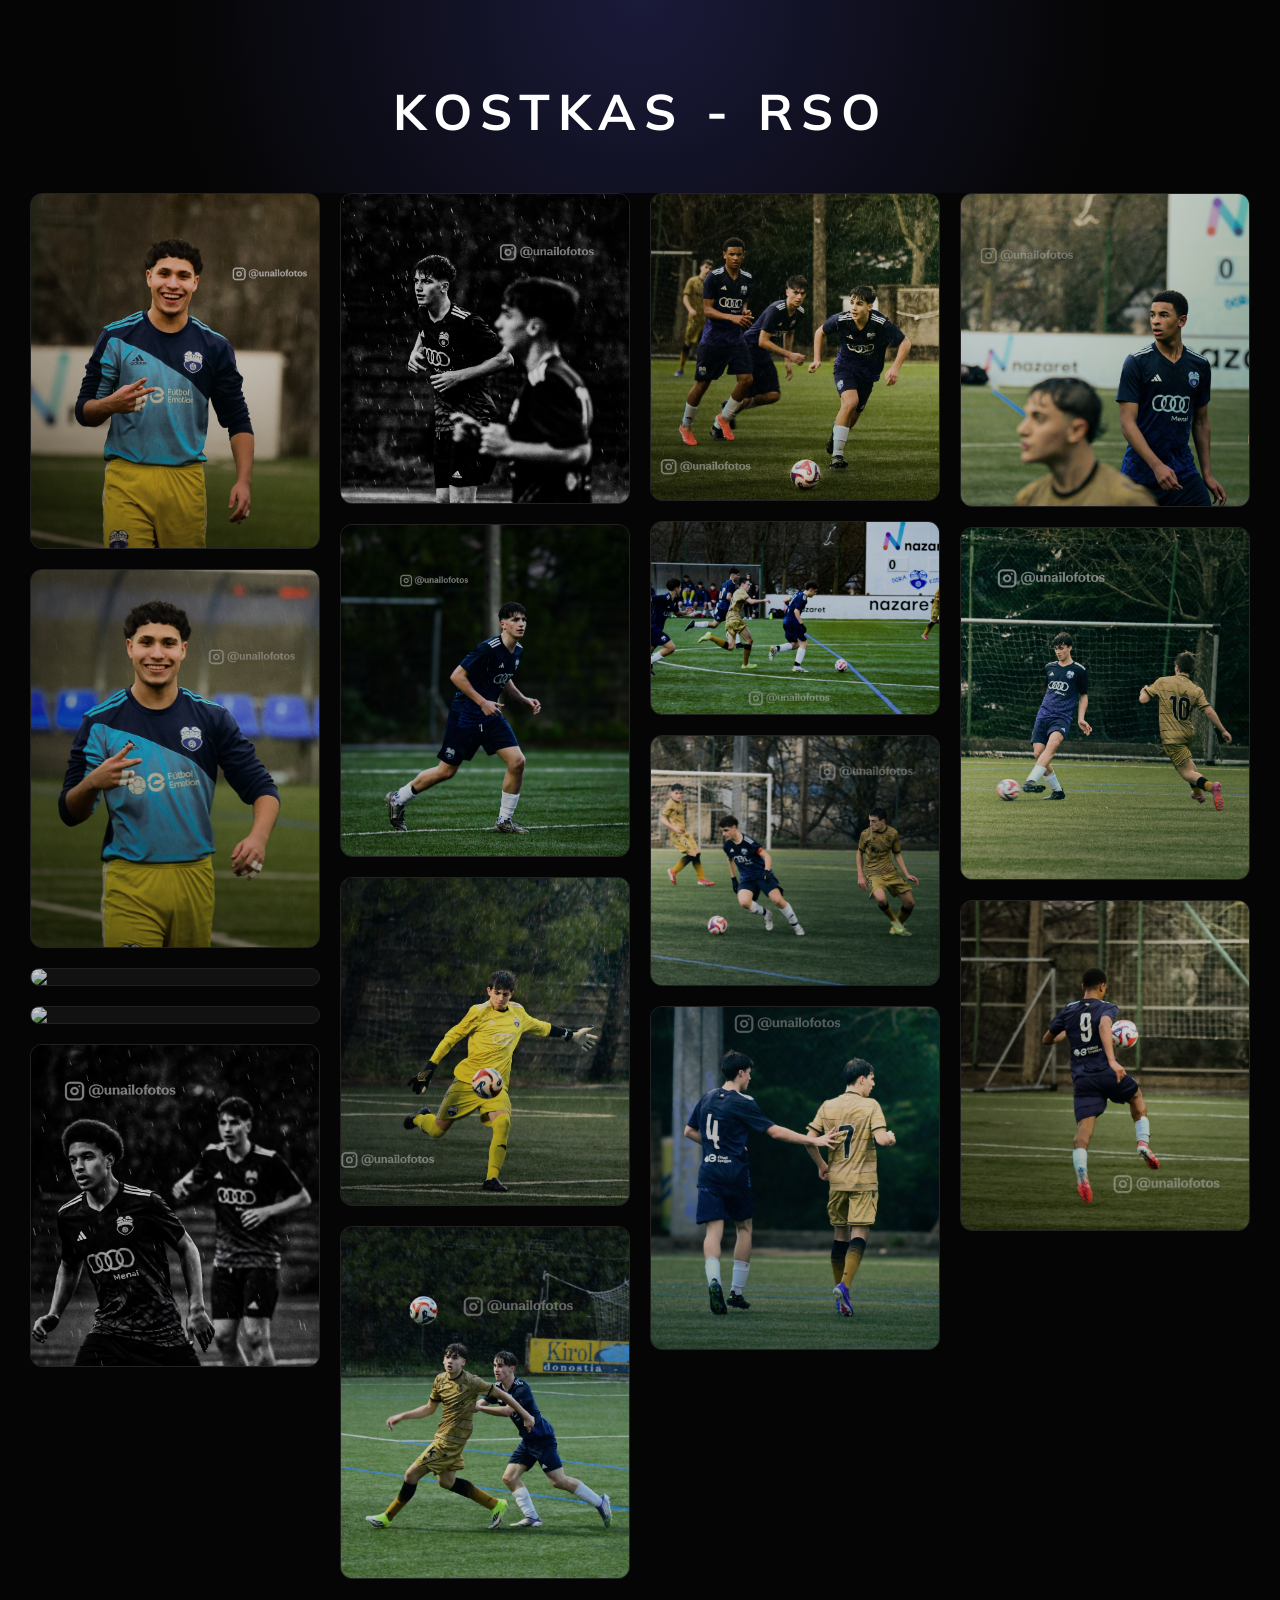
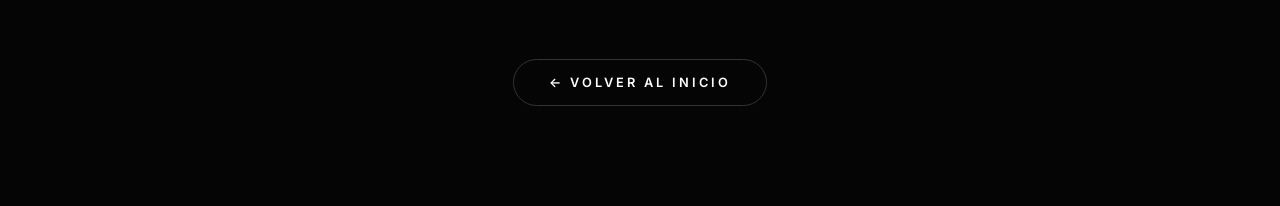
==== albums/kostkas-rso/index.html @ 70040f49 "Update index.html" ====
<!DOCTYPE html>
<html lang="es">
<head>
<meta charset="UTF-8">
<meta name="viewport" content="width=device-width, initial-scale=1.0">
<title>KOSTKAS - RSO | UNAILOFOTOS</title>

<link href="https://fonts.googleapis.com/css2?family=Mulish:wght@800&family=Inter:wght@300;400;600&display=swap" rel="stylesheet">
<link href="https://cdn.jsdelivr.net/npm/lightgallery@2.7.1/css/lightgallery-bundle.min.css" rel="stylesheet">

<style>
    :root {
        --bg-color: #050505;
        --accent-blue: #007bff;
        --text-color: #ffffff;
        --secondary-text: #888888;
    }

    body {
        font-family: 'Inter', sans-serif;
        margin: 0;
        background: var(--bg-color);
        color: var(--text-color);
    }

    header {
        text-align: center;
        padding: 80px 20px 50px;
        background: radial-gradient(circle at top, #1a1a3a 0%, var(--bg-color) 70%);
    }

    header h1 {
        font-family: 'Mulish', sans-serif;
        font-size: clamp(30px, 6vw, 50px);
        margin: 0;
        text-transform: uppercase;
        letter-spacing: 8px;
        color: var(--text-color);
    }

    .gallery {
        column-gap: 20px;
        padding: 0 30px;
        max-width: 1400px;
        margin: auto;
    }

    @media (min-width: 1024px) { .gallery { column-count: 4; } }
    @media (max-width: 1023px) and (min-width: 768px) { .gallery { column-count: 3; } }
    @media (max-width: 767px) { .gallery { column-count: 2; } }

    .gallery a {
        display: block;
        margin-bottom: 20px;
        overflow: hidden;
        border-radius: 12px;
        background: #111;
        border: 1px solid #222;
        transition: 0.4s cubic-bezier(0.175, 0.885, 0.32, 1.275);
    }

    .gallery img {
        width: 100%;
        display: block;
        transition: 0.5s;
        filter: brightness(0.8) grayscale(20%);
    }

    .gallery a:hover {
        transform: translateY(-8px);
        border-color: var(--accent-blue);
        box-shadow: 0 10px 30px rgba(0, 123, 255, 0.2);
    }

    .gallery a:hover img {
        filter: brightness(1.1) grayscale(0%);
        transform: scale(1.03);
    }

    .back-container {
        text-align: center;
        margin: 80px 0 100px;
    }

    .back-link {
        text-decoration: none;
        color: var(--text-color);
        font-weight: 600;
        font-size: 0.8rem;
        letter-spacing: 3px;
        padding: 15px 35px;
        border: 1px solid #333;
        border-radius: 50px;
        transition: 0.3s;
        display: inline-block;
        text-transform: uppercase;
    }

    .back-link:hover {
        background: var(--accent-blue);
        border-color: var(--accent-blue);
        box-shadow: 0 5px 15px rgba(0, 123, 255, 0.4);
    }
</style>
</head>
<body>

<header>
    <h1>KOSTKAS - RSO</h1>
</header>

<div id="lightgallery" class="gallery">
    <a href="DSC_8105.jpg"><img src="DSC_8105.jpg"></a>
    <a href="DSC_8107.jpg"><img src="DSC_8107.jpg"></a>
    <a href="DSC_8116.JPG"><img src="DSC_8116.JPG"></a>
    <a href="DSC_8119.jpg"><img src="DSC_8119.jpg"></a>
    <a href="DSC_8131.jpg"><img src="DSC_8131.jpg"></a>
    <a href="DSC_8132.jpg"><img src="DSC_8132.jpg"></a>
    <a href="DSC_8134.jpg"><img src="DSC_8134.jpg"></a>
    <a href="DSC_8158.jpg"><img src="DSC_8158.jpg"></a>
    <a href="DSC_8161.jpg"><img src="DSC_8161.jpg"></a>
    <a href="DSC_8176.jpg"><img src="DSC_8176.jpg"></a>
    <a href="DSC_8178.jpg"><img src="DSC_8178.jpg"></a>
    <a href="DSC_8182.jpg"><img src="DSC_8182.jpg"></a>
    <a href="DSC_8199.jpg"><img src="DSC_8199.jpg"></a>
    <a href="DSC_8201.jpg"><img src="DSC_8201.jpg"></a>
    <a href="DSC_8210.jpg"><img src="DSC_8210.jpg"></a>
    <a href="DSC_8225.jpg"><img src="DSC_8225.jpg"></a>
</div>

<div class="back-container">
    <a href="../../index.html" class="back-link">← VOLVER AL INICIO</a>
</div>

<script src="https://cdn.jsdelivr.net/npm/lightgallery@2.7.1/lightgallery.min.js"></script>
<script>
    lightGallery(document.getElementById('lightgallery'), {
        download: false,
        speed: 500,
        mode: 'lg-fade'
    });
</script>
</body>
</html>
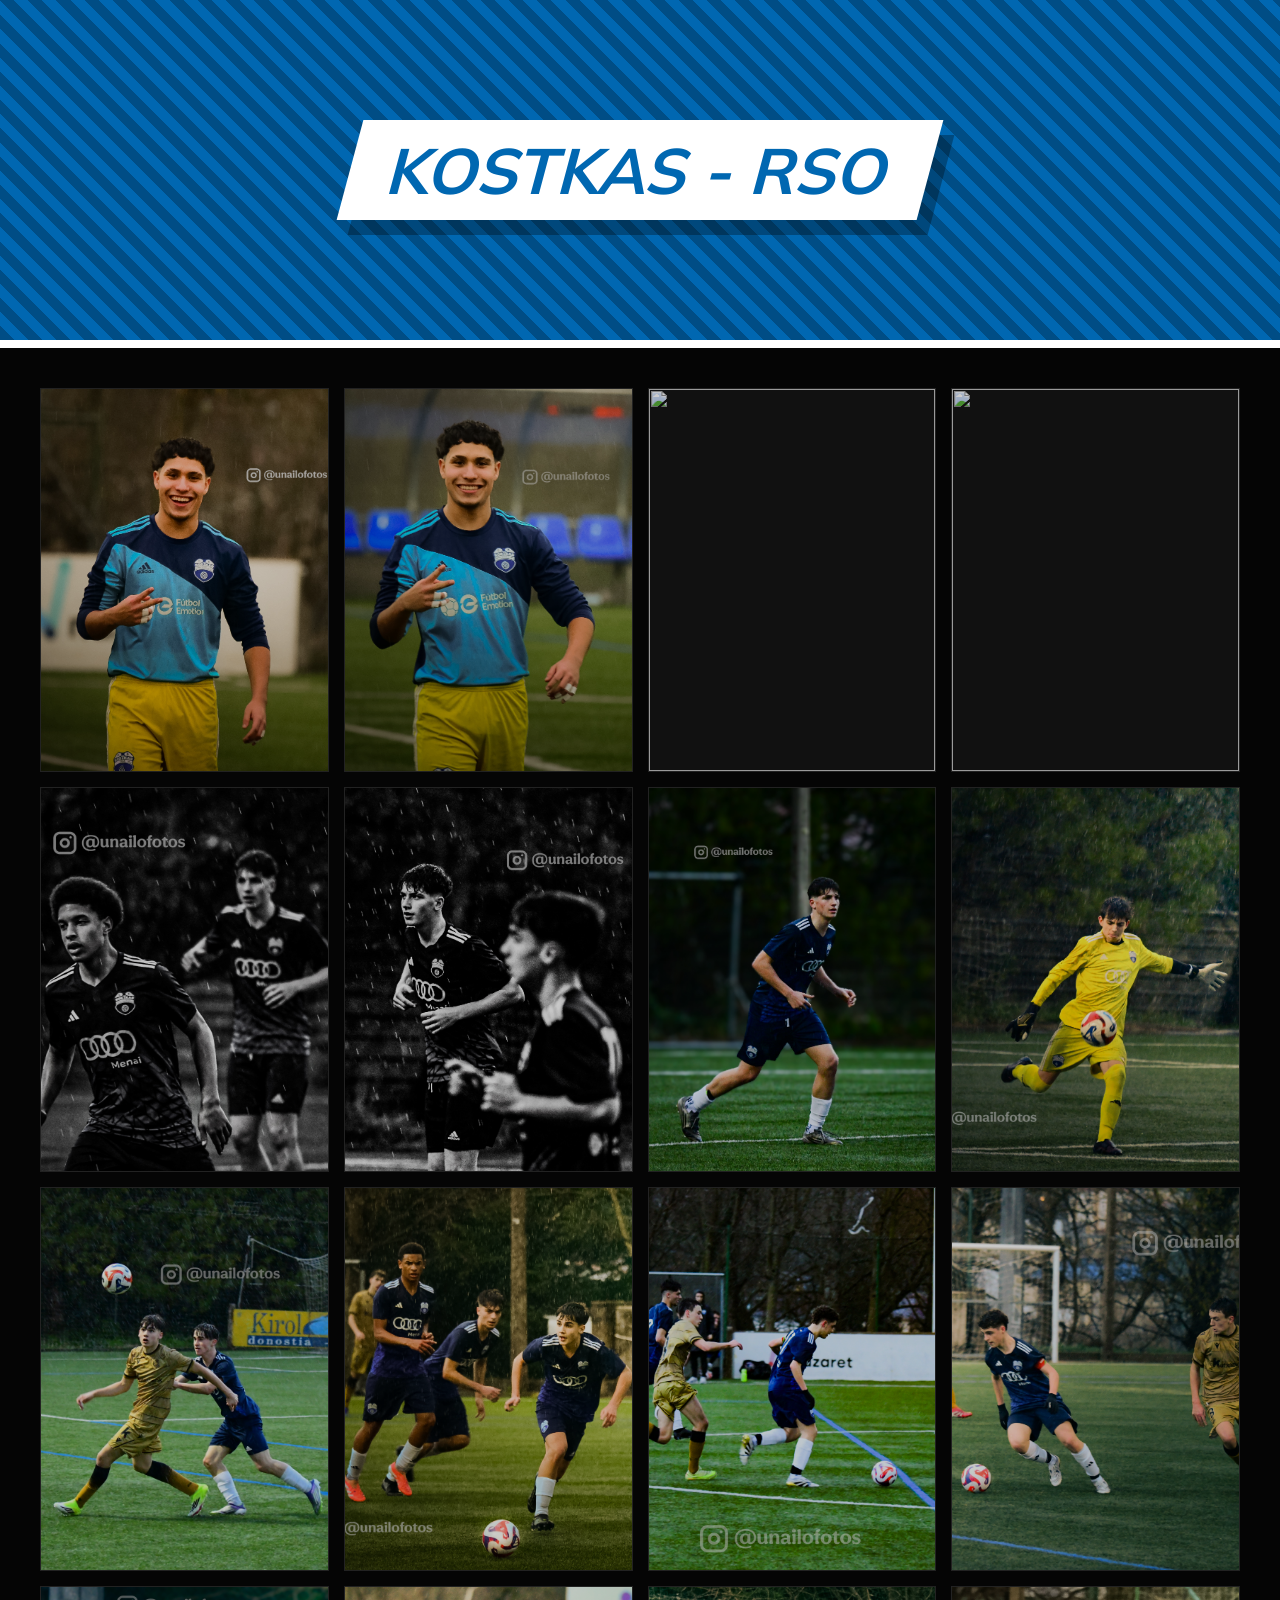
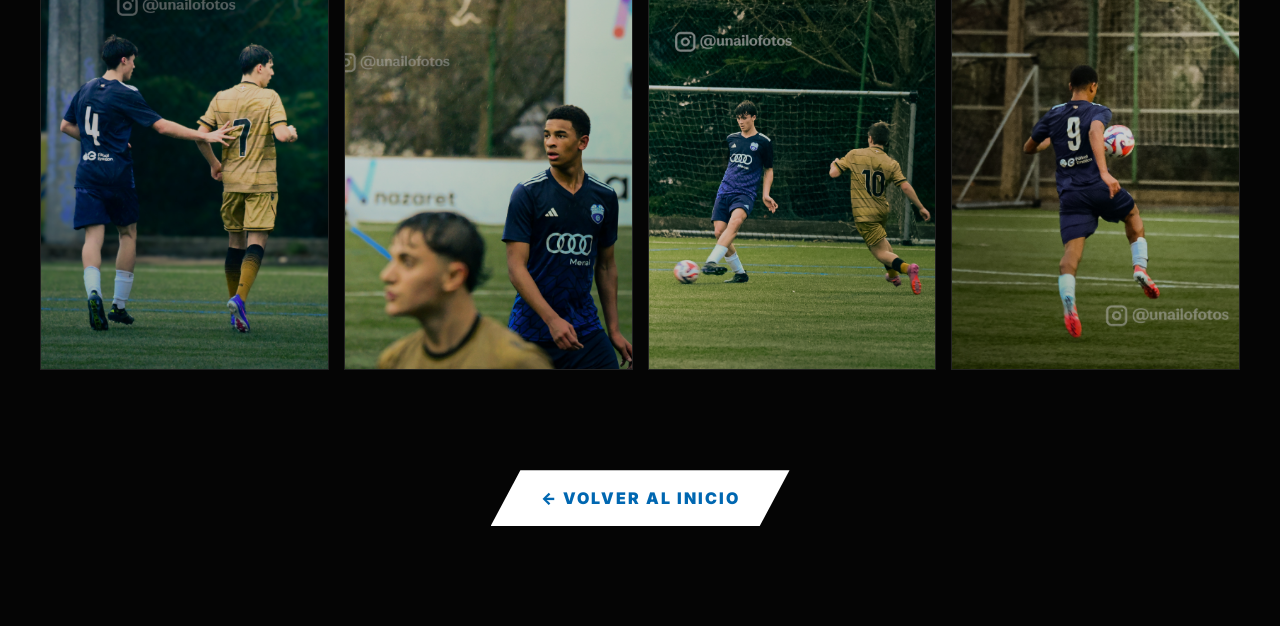
==== commit 6bfed870: "Update index.html" ====
--- a/albums/kostkas-rso/index.html
+++ b/albums/kostkas-rso/index.html
@@ -4,110 +4,89 @@
 <meta charset="UTF-8">
 <meta name="viewport" content="width=device-width, initial-scale=1.0">
 <title>KOSTKAS - RSO | UNAILOFOTOS</title>
-
-<link href="https://fonts.googleapis.com/css2?family=Mulish:wght@800&family=Inter:wght@300;400;600&display=swap" rel="stylesheet">
+<link href="https://fonts.googleapis.com/css2?family=Mulish:wght@900&family=Inter:wght@400;700&display=swap" rel="stylesheet">
 <link href="https://cdn.jsdelivr.net/npm/lightgallery@2.7.1/css/lightgallery-bundle.min.css" rel="stylesheet">
-
 <style>
-    :root {
-        --bg-color: #050505;
-        --accent-blue: #007bff;
-        --text-color: #ffffff;
-        --secondary-text: #888888;
+    :root { --rso-blue: #0067b1; --dark: #050505; }
+    body { background: var(--dark); color: white; font-family: 'Inter', sans-serif; margin: 0; overflow-x: hidden; }
+    
+    .header-album {
+        padding: 120px 20px;
+        text-align: center;
+        background: repeating-linear-gradient(45deg, #004d85, #004d85 10px, var(--rso-blue) 10px, var(--rso-blue) 20px);
+        border-bottom: 8px solid white;
+        position: relative;
     }
 
-    body {
-        font-family: 'Inter', sans-serif;
+    .header-album h1 {
+        font-family: 'Mulish';
+        font-size: clamp(2rem, 8vw, 4rem);
+        text-transform: uppercase;
         margin: 0;
-        background: var(--bg-color);
-        color: var(--text-color);
-    }
-
-    header {
-        text-align: center;
-        padding: 80px 20px 50px;
-        background: radial-gradient(circle at top, #1a1a3a 0%, var(--bg-color) 70%);
-    }
-
-    header h1 {
-        font-family: 'Mulish', sans-serif;
-        font-size: clamp(30px, 6vw, 50px);
-        margin: 0;
-        text-transform: uppercase;
-        letter-spacing: 8px;
-        color: var(--text-color);
+        background: white;
+        color: var(--rso-blue);
+        display: inline-block;
+        padding: 10px 40px;
+        transform: skewX(-15deg);
+        box-shadow: 15px 15px 0px rgba(0,0,0,0.3);
     }
 
     .gallery {
-        column-gap: 20px;
-        padding: 0 30px;
+        display: grid;
+        grid-template-columns: repeat(auto-fill, minmax(280px, 1fr));
+        gap: 15px;
+        padding: 40px;
         max-width: 1400px;
         margin: auto;
     }
 
-    @media (min-width: 1024px) { .gallery { column-count: 4; } }
-    @media (max-width: 1023px) and (min-width: 768px) { .gallery { column-count: 3; } }
-    @media (max-width: 767px) { .gallery { column-count: 2; } }
-
     .gallery a {
-        display: block;
-        margin-bottom: 20px;
         overflow: hidden;
-        border-radius: 12px;
+        border: 1px solid #222;
+        aspect-ratio: 3/4;
         background: #111;
-        border: 1px solid #222;
-        transition: 0.4s cubic-bezier(0.175, 0.885, 0.32, 1.275);
+        transition: 0.4s cubic-bezier(0.165, 0.84, 0.44, 1);
     }
 
-    .gallery img {
-        width: 100%;
-        display: block;
-        transition: 0.5s;
-        filter: brightness(0.8) grayscale(20%);
+    .gallery a img {
+        width: 100%; height: 100%; object-fit: cover;
+        transition: 0.6s;
+        filter: brightness(0.8);
     }
 
     .gallery a:hover {
-        transform: translateY(-8px);
-        border-color: var(--accent-blue);
-        box-shadow: 0 10px 30px rgba(0, 123, 255, 0.2);
+        transform: scale(0.98);
+        border-color: var(--rso-blue);
     }
 
     .gallery a:hover img {
-        filter: brightness(1.1) grayscale(0%);
-        transform: scale(1.03);
+        filter: brightness(1.1);
+        transform: scale(1.05);
     }
 
-    .back-container {
-        text-align: center;
-        margin: 80px 0 100px;
+    .btn-back {
+        display: block;
+        width: fit-content;
+        margin: 60px auto 100px;
+        padding: 18px 50px;
+        background: white;
+        color: var(--rso-blue);
+        text-decoration: none;
+        font-weight: 900;
+        text-transform: uppercase;
+        letter-spacing: 2px;
+        clip-path: polygon(10% 0, 100% 0, 90% 100%, 0 100%);
+        transition: 0.3s;
     }
 
-    .back-link {
-        text-decoration: none;
-        color: var(--text-color);
-        font-weight: 600;
-        font-size: 0.8rem;
-        letter-spacing: 3px;
-        padding: 15px 35px;
-        border: 1px solid #333;
-        border-radius: 50px;
-        transition: 0.3s;
-        display: inline-block;
-        text-transform: uppercase;
-    }
-
-    .back-link:hover {
-        background: var(--accent-blue);
-        border-color: var(--accent-blue);
-        box-shadow: 0 5px 15px rgba(0, 123, 255, 0.4);
-    }
+    .btn-back:hover { background: var(--rso-blue); color: white; transform: scale(1.1); }
 </style>
 </head>
 <body>
 
-<header>
+<div class="header-album">
     <h1>KOSTKAS - RSO</h1>
-</header>
+</div>
 
 <div id="lightgallery" class="gallery">
     <a href="DSC_8105.jpg"><img src="DSC_8105.jpg"></a>
@@ -128,17 +107,11 @@
     <a href="DSC_8225.jpg"><img src="DSC_8225.jpg"></a>
 </div>
 
-<div class="back-container">
-    <a href="../../index.html" class="back-link">← VOLVER AL INICIO</a>
-</div>
+<a href="../../index.html" class="btn-back">← VOLVER AL INICIO</a>
 
 <script src="https://cdn.jsdelivr.net/npm/lightgallery@2.7.1/lightgallery.min.js"></script>
 <script>
-    lightGallery(document.getElementById('lightgallery'), {
-        download: false,
-        speed: 500,
-        mode: 'lg-fade'
-    });
+    lightGallery(document.getElementById('lightgallery'), { download: false, speed: 500, mode: 'lg-zoom' });
 </script>
 </body>
 </html>
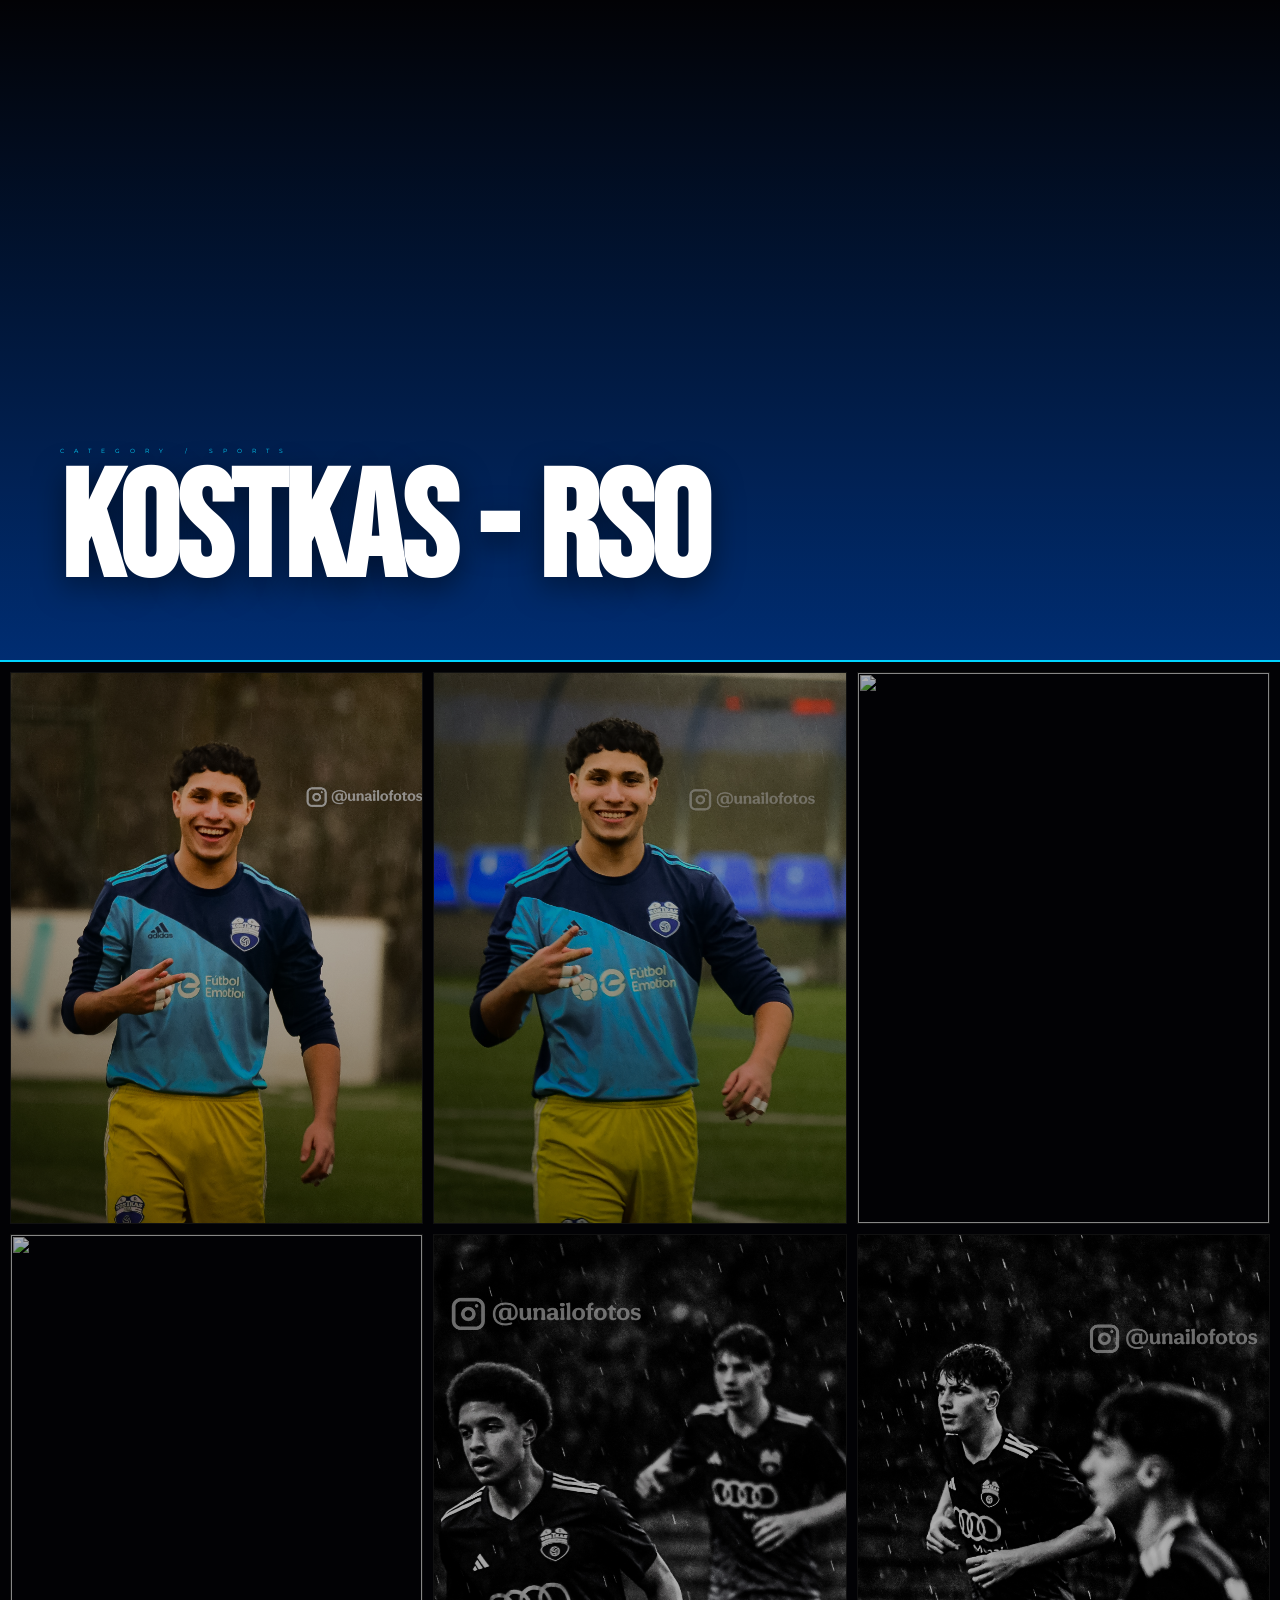
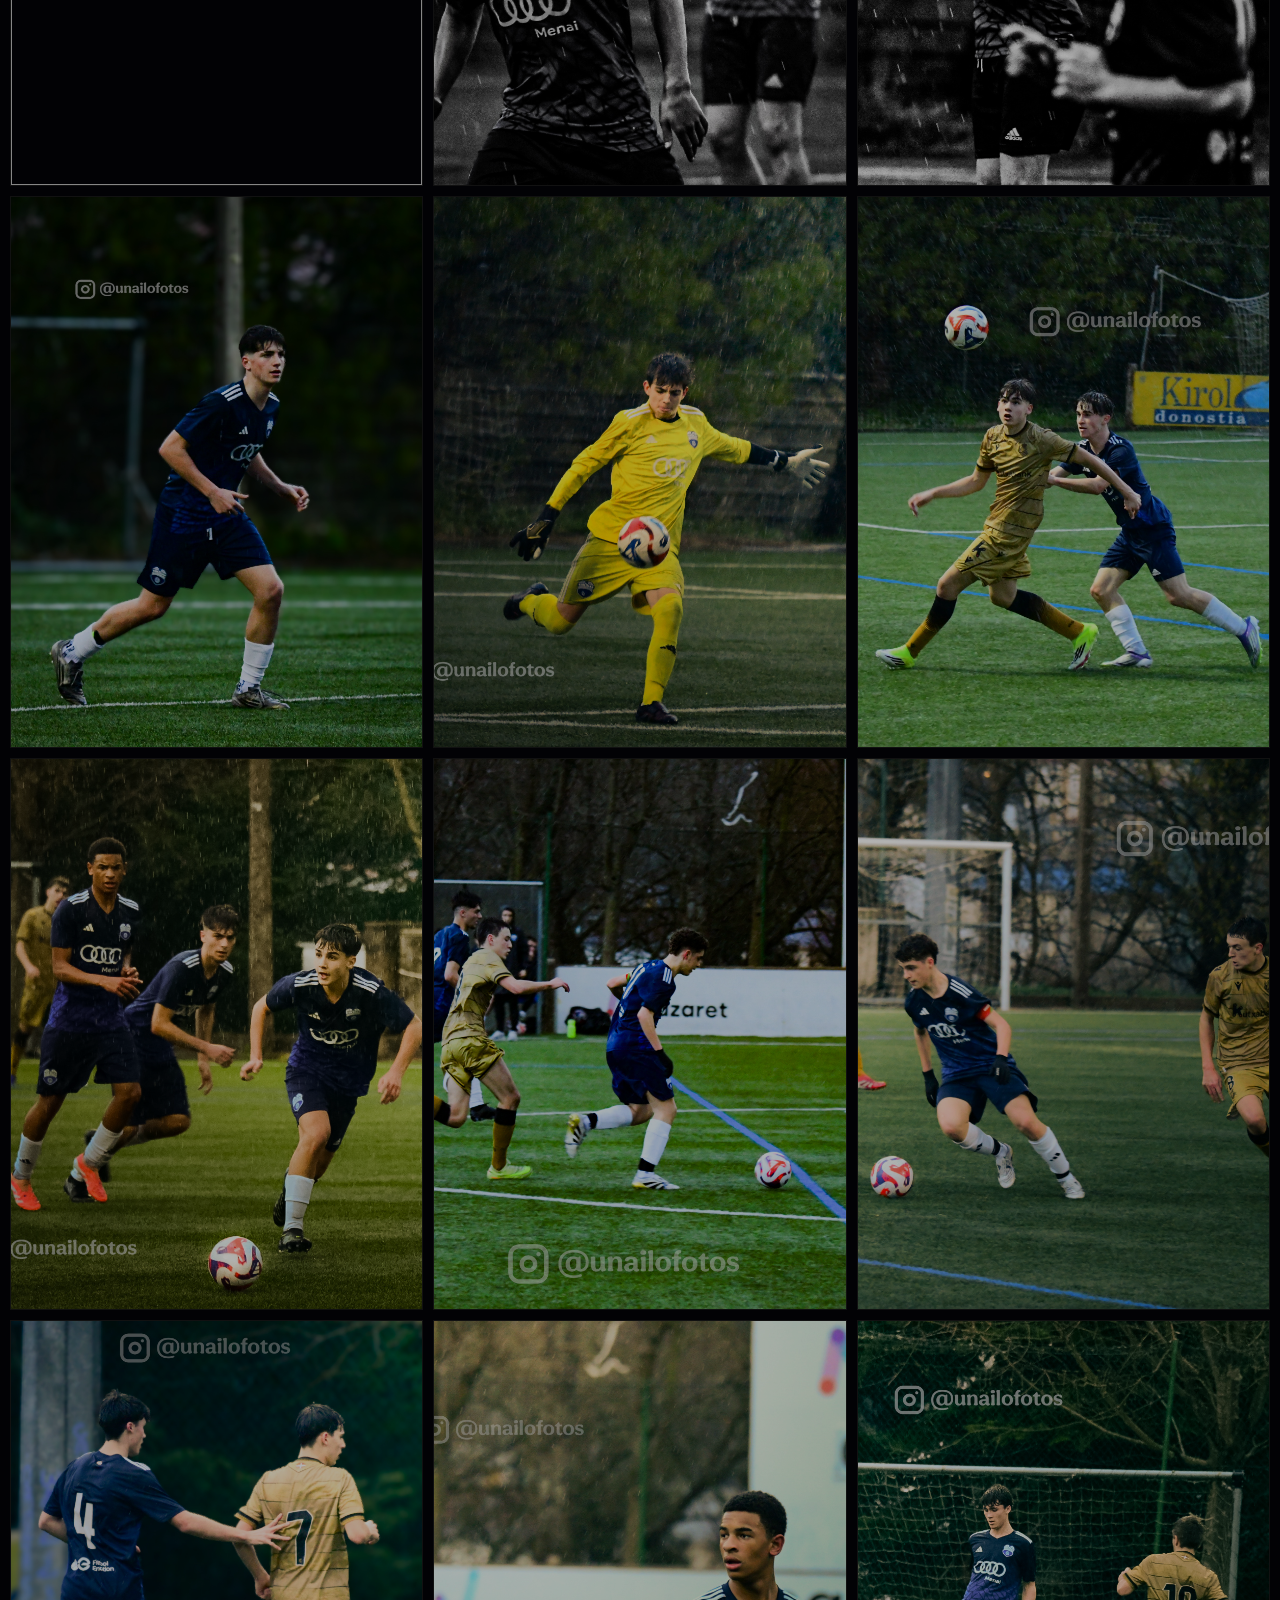
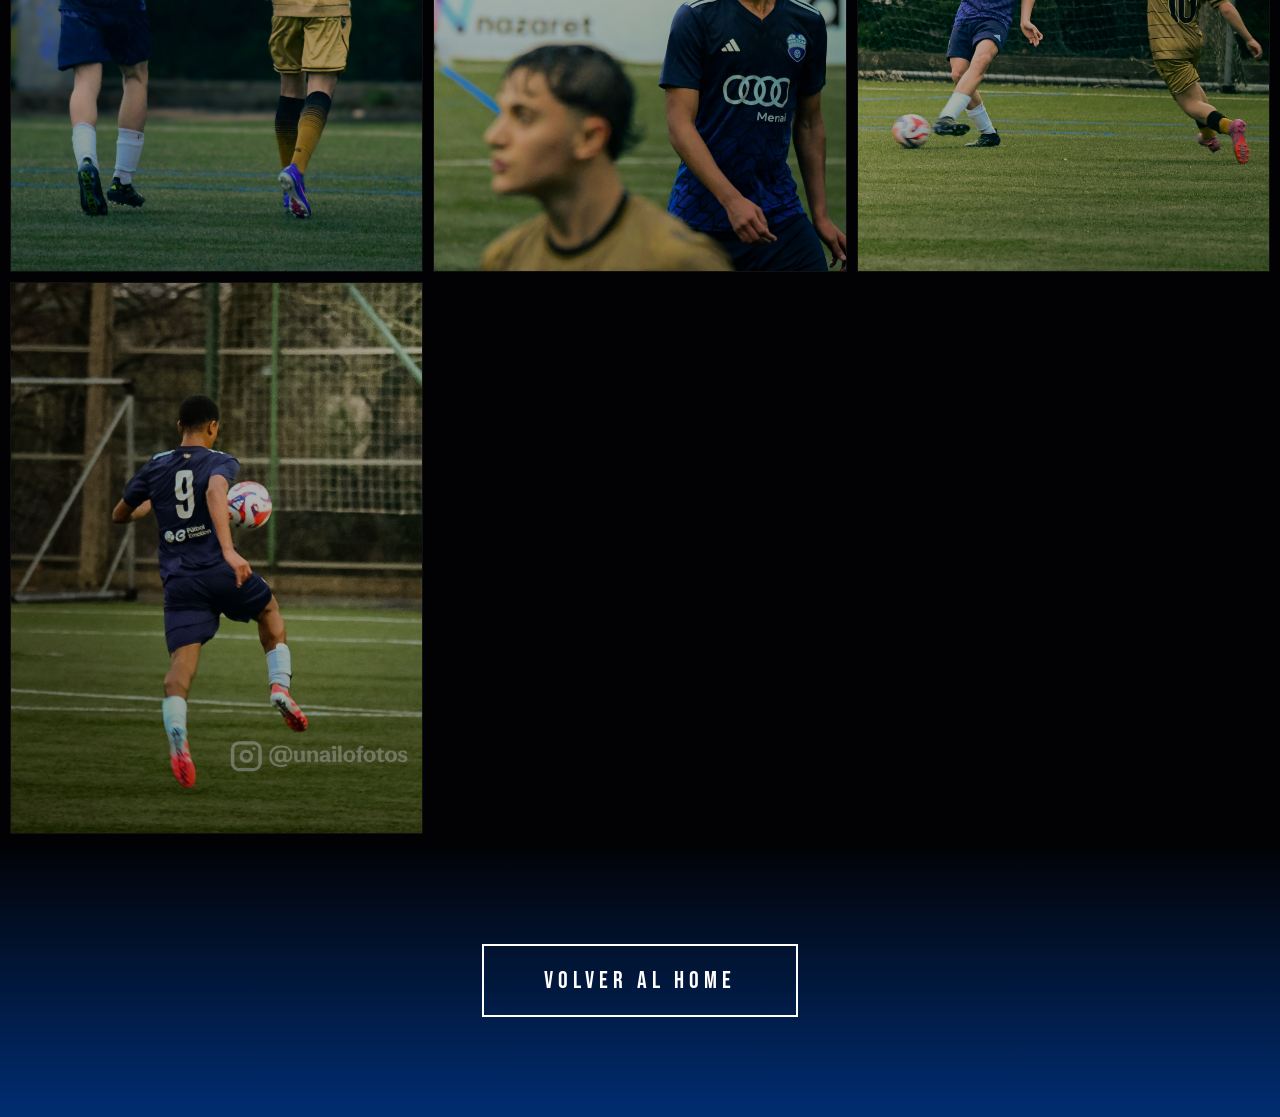
==== commit 93d8dbee: "Update index.html" ====
--- a/albums/kostkas-rso/index.html
+++ b/albums/kostkas-rso/index.html
@@ -4,91 +4,46 @@
 <meta charset="UTF-8">
 <meta name="viewport" content="width=device-width, initial-scale=1.0">
 <title>KOSTKAS - RSO | UNAILOFOTOS</title>
-<link href="https://fonts.googleapis.com/css2?family=Mulish:wght@900&family=Inter:wght@400;700&display=swap" rel="stylesheet">
+<link href="https://fonts.googleapis.com/css2?family=Bebas+Neue&family=Montserrat:wght@300;900&display=swap" rel="stylesheet">
 <link href="https://cdn.jsdelivr.net/npm/lightgallery@2.7.1/css/lightgallery-bundle.min.css" rel="stylesheet">
 <style>
-    :root { --rso-blue: #0067b1; --dark: #050505; }
-    body { background: var(--dark); color: white; font-family: 'Inter', sans-serif; margin: 0; overflow-x: hidden; }
+    body { background: #020205; color: white; font-family: 'Montserrat'; margin: 0; overflow-x: hidden; }
     
-    .header-album {
-        padding: 120px 20px;
-        text-align: center;
-        background: repeating-linear-gradient(45deg, #004d85, #004d85 10px, var(--rso-blue) 10px, var(--rso-blue) 20px);
-        border-bottom: 8px solid white;
+    .title-banner { 
+        height: 60vh; 
+        display: flex; 
+        align-items: flex-end; 
+        padding: 60px; 
+        background: linear-gradient(to bottom, transparent, #002d72); 
         position: relative;
+        border-bottom: 2px solid #00d4ff;
     }
+    .title-banner h1 { font-family: 'Bebas Neue'; font-size: clamp(60px, 12vw, 150px); margin: 0; line-height: 0.9; letter-spacing: -2px; z-index: 5; text-shadow: 0 10px 30px rgba(0,0,0,0.5); }
+    .title-banner span { color: #00d4ff; display: block; font-size: 0.3em; letter-spacing: 10px; margin-bottom: 10px; }
 
-    .header-album h1 {
-        font-family: 'Mulish';
-        font-size: clamp(2rem, 8vw, 4rem);
-        text-transform: uppercase;
-        margin: 0;
-        background: white;
-        color: var(--rso-blue);
-        display: inline-block;
-        padding: 10px 40px;
-        transform: skewX(-15deg);
-        box-shadow: 15px 15px 0px rgba(0,0,0,0.3);
-    }
+    .gallery-cascada { display: grid; grid-template-columns: repeat(auto-fill, minmax(350px, 1fr)); gap: 10px; padding: 10px; }
+    .gallery-cascada a { overflow: hidden; height: 550px; position: relative; border: 1px solid #111; }
+    .gallery-cascada img { width: 100%; height: 100%; object-fit: cover; transition: 1.2s cubic-bezier(0.2, 1, 0.3, 1); filter: brightness(0.7); }
+    
+    .gallery-cascada a:hover img { transform: scale(1.1); filter: brightness(1.1); }
+    .gallery-cascada a::after { content: "ZOOM +"; position: absolute; inset: 0; background: rgba(0, 45, 114, 0.4); display: flex; align-items: center; justify-content: center; font-family: 'Bebas Neue'; font-size: 2.5rem; opacity: 0; transition: 0.4s; z-index: 10; letter-spacing: 5px; }
+    .gallery-cascada a:hover::after { opacity: 1; }
 
-    .gallery {
-        display: grid;
-        grid-template-columns: repeat(auto-fill, minmax(280px, 1fr));
-        gap: 15px;
-        padding: 40px;
-        max-width: 1400px;
-        margin: auto;
-    }
-
-    .gallery a {
-        overflow: hidden;
-        border: 1px solid #222;
-        aspect-ratio: 3/4;
-        background: #111;
-        transition: 0.4s cubic-bezier(0.165, 0.84, 0.44, 1);
-    }
-
-    .gallery a img {
-        width: 100%; height: 100%; object-fit: cover;
-        transition: 0.6s;
-        filter: brightness(0.8);
-    }
-
-    .gallery a:hover {
-        transform: scale(0.98);
-        border-color: var(--rso-blue);
-    }
-
-    .gallery a:hover img {
-        filter: brightness(1.1);
-        transform: scale(1.05);
-    }
-
-    .btn-back {
-        display: block;
-        width: fit-content;
-        margin: 60px auto 100px;
-        padding: 18px 50px;
-        background: white;
-        color: var(--rso-blue);
-        text-decoration: none;
-        font-weight: 900;
-        text-transform: uppercase;
-        letter-spacing: 2px;
-        clip-path: polygon(10% 0, 100% 0, 90% 100%, 0 100%);
-        transition: 0.3s;
-    }
-
-    .btn-back:hover { background: var(--rso-blue); color: white; transform: scale(1.1); }
+    .footer-nav { text-align: center; padding: 100px 20px; background: linear-gradient(to top, #002d72, transparent); }
+    .btn-exit { display: inline-block; padding: 20px 60px; background: transparent; border: 2px solid #ffffff; color: #ffffff; text-decoration: none; font-family: 'Bebas Neue'; font-size: 1.5rem; letter-spacing: 5px; transition: 0.4s; position: relative; }
+    .btn-exit:hover { background: #ffffff; color: #002d72; box-shadow: 0 0 40px rgba(255,255,255,0.2); transform: translateY(-5px); }
 </style>
 </head>
 <body>
 
-<div class="header-album">
-    <h1>KOSTKAS - RSO</h1>
+<div class="title-banner">
+    <div>
+        <span>CATEGORY / SPORTS</span>
+        <h1>KOSTKAS - RSO</h1>
+    </div>
 </div>
 
-<div id="lightgallery" class="gallery">
+<div id="lightgallery" class="gallery-cascada">
     <a href="DSC_8105.jpg"><img src="DSC_8105.jpg"></a>
     <a href="DSC_8107.jpg"><img src="DSC_8107.jpg"></a>
     <a href="DSC_8116.JPG"><img src="DSC_8116.JPG"></a>
@@ -107,11 +62,13 @@
     <a href="DSC_8225.jpg"><img src="DSC_8225.jpg"></a>
 </div>
 
-<a href="../../index.html" class="btn-back">← VOLVER AL INICIO</a>
+<div class="footer-nav">
+    <a href="../../index.html" class="btn-exit">VOLVER AL HOME</a>
+</div>
 
 <script src="https://cdn.jsdelivr.net/npm/lightgallery@2.7.1/lightgallery.min.js"></script>
 <script>
-    lightGallery(document.getElementById('lightgallery'), { download: false, speed: 500, mode: 'lg-zoom' });
+    lightGallery(document.getElementById('lightgallery'), { download: false, speed: 600, mode: 'lg-fade' });
 </script>
 </body>
 </html>
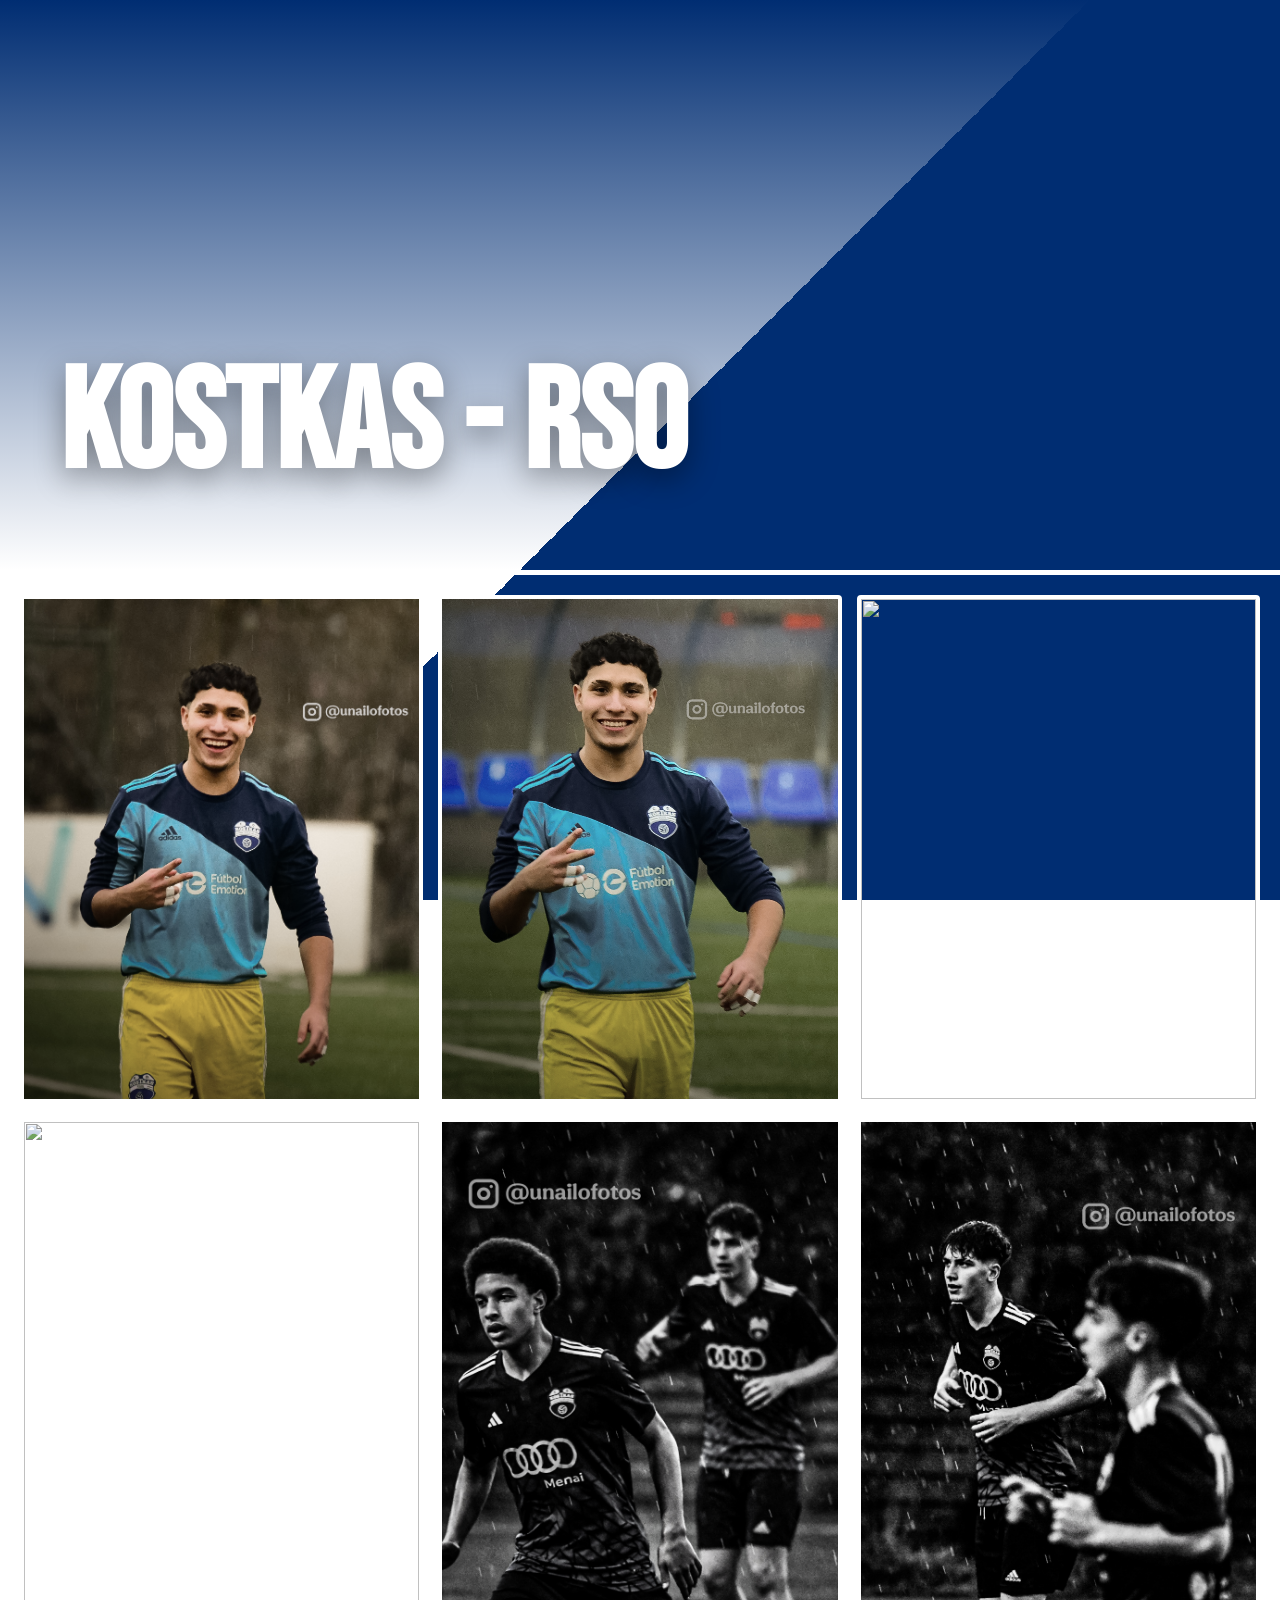
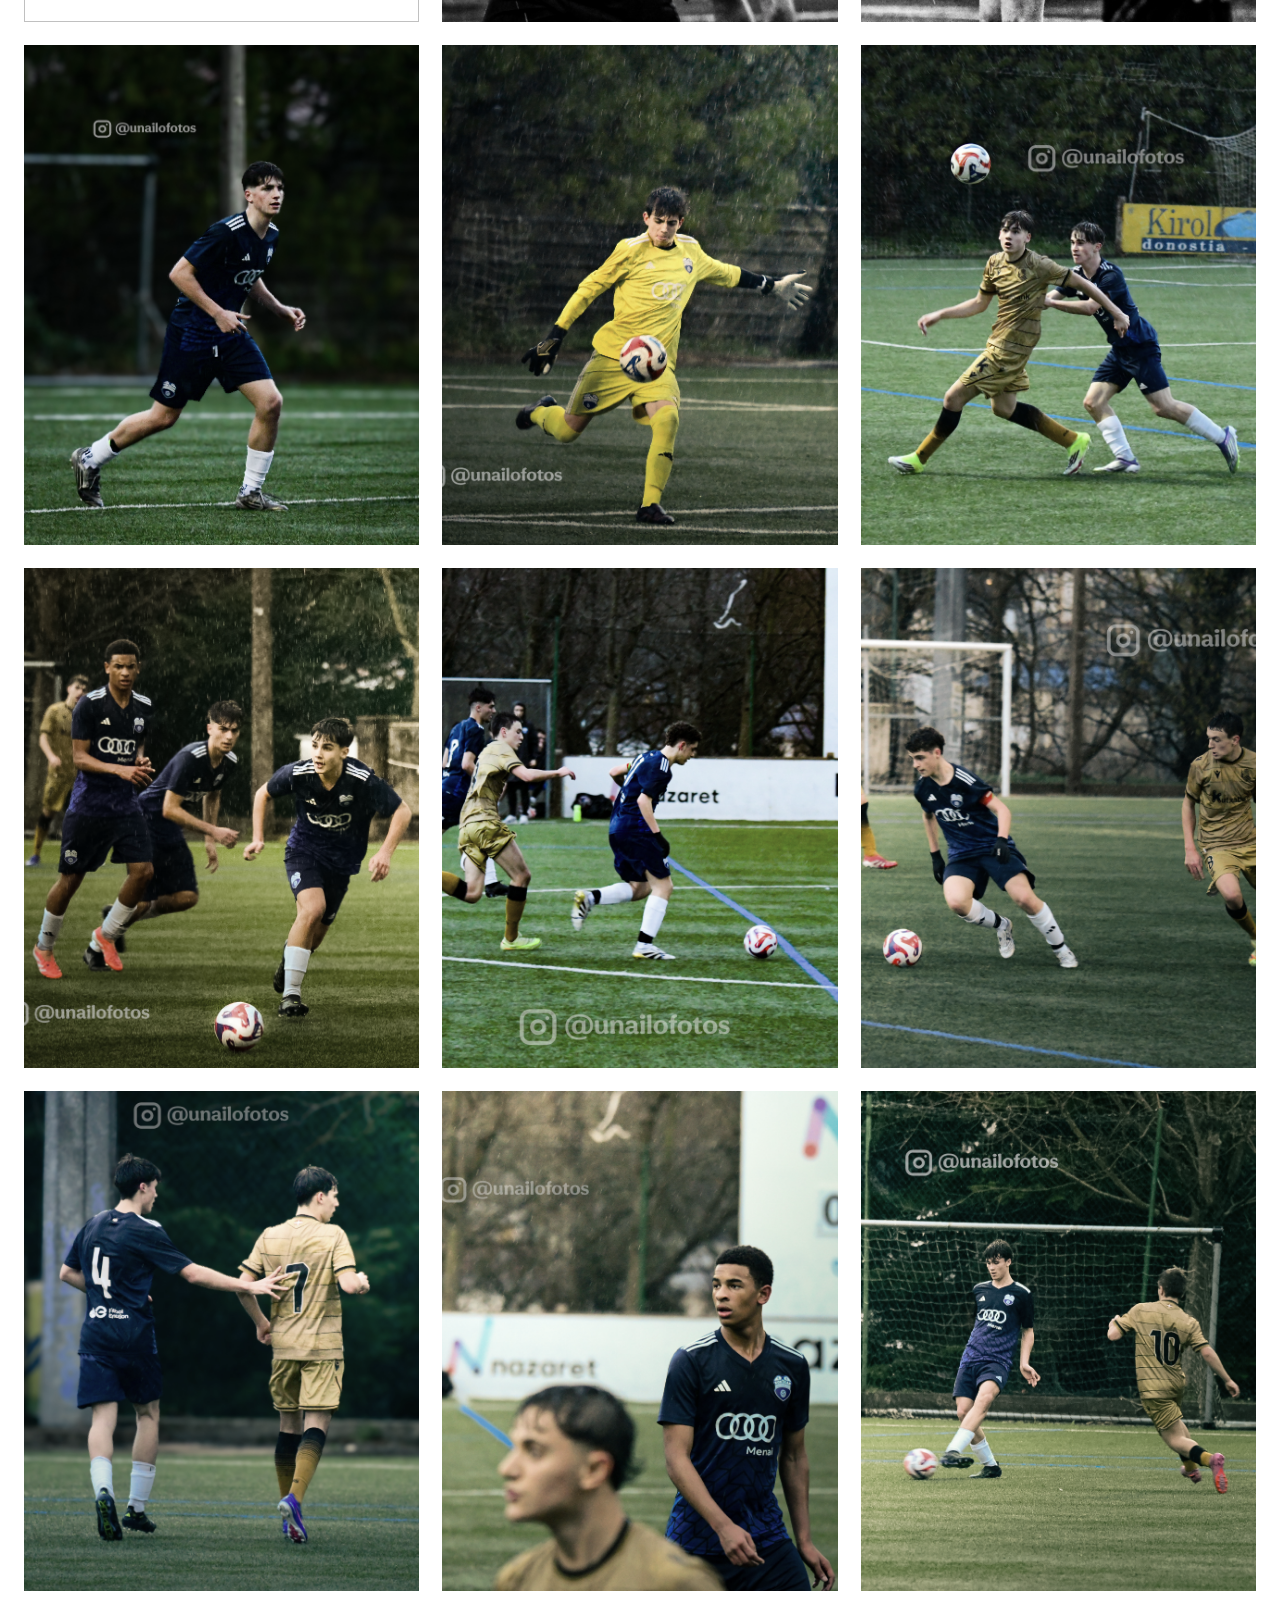
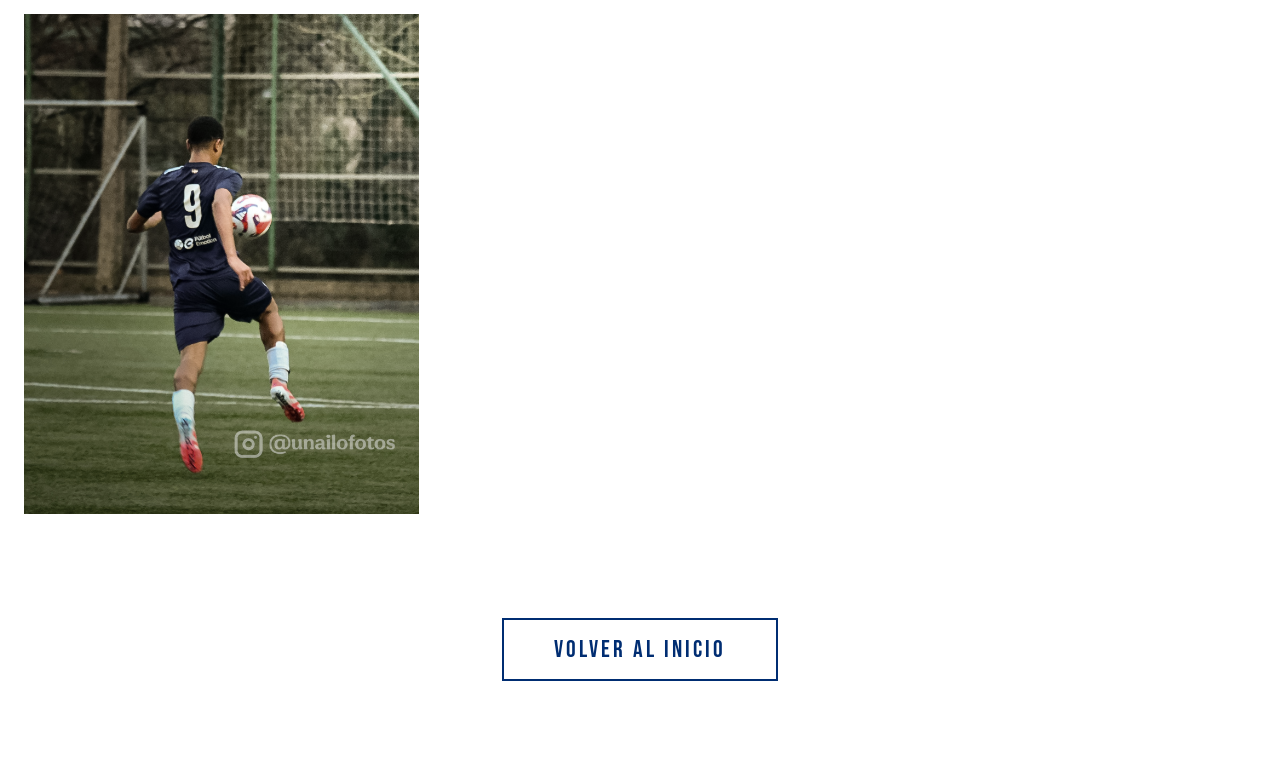
==== commit 55404126: "Update index.html" ====
--- a/albums/kostkas-rso/index.html
+++ b/albums/kostkas-rso/index.html
@@ -7,42 +7,28 @@
 <link href="https://fonts.googleapis.com/css2?family=Bebas+Neue&family=Montserrat:wght@300;900&display=swap" rel="stylesheet">
 <link href="https://cdn.jsdelivr.net/npm/lightgallery@2.7.1/css/lightgallery-bundle.min.css" rel="stylesheet">
 <style>
-    body { background: #020205; color: white; font-family: 'Montserrat'; margin: 0; overflow-x: hidden; }
-    
-    .title-banner { 
-        height: 60vh; 
-        display: flex; 
-        align-items: flex-end; 
-        padding: 60px; 
-        background: linear-gradient(to bottom, transparent, #002d72); 
-        position: relative;
-        border-bottom: 2px solid #00d4ff;
+    :root { --rso-blue: #002d72; --pure-white: #ffffff; --neon: #00d4ff; }
+    body { 
+        background: linear-gradient(135deg, var(--pure-white) 0%, var(--pure-white) 50%, var(--rso-blue) 50%, var(--rso-blue) 100%);
+        background-attachment: fixed;
+        margin: 0; font-family: 'Montserrat', sans-serif; color: #000;
     }
-    .title-banner h1 { font-family: 'Bebas Neue'; font-size: clamp(60px, 12vw, 150px); margin: 0; line-height: 0.9; letter-spacing: -2px; z-index: 5; text-shadow: 0 10px 30px rgba(0,0,0,0.5); }
-    .title-banner span { color: #00d4ff; display: block; font-size: 0.3em; letter-spacing: 10px; margin-bottom: 10px; }
-
-    .gallery-cascada { display: grid; grid-template-columns: repeat(auto-fill, minmax(350px, 1fr)); gap: 10px; padding: 10px; }
-    .gallery-cascada a { overflow: hidden; height: 550px; position: relative; border: 1px solid #111; }
-    .gallery-cascada img { width: 100%; height: 100%; object-fit: cover; transition: 1.2s cubic-bezier(0.2, 1, 0.3, 1); filter: brightness(0.7); }
-    
-    .gallery-cascada a:hover img { transform: scale(1.1); filter: brightness(1.1); }
-    .gallery-cascada a::after { content: "ZOOM +"; position: absolute; inset: 0; background: rgba(0, 45, 114, 0.4); display: flex; align-items: center; justify-content: center; font-family: 'Bebas Neue'; font-size: 2.5rem; opacity: 0; transition: 0.4s; z-index: 10; letter-spacing: 5px; }
-    .gallery-cascada a:hover::after { opacity: 1; }
-
-    .footer-nav { text-align: center; padding: 100px 20px; background: linear-gradient(to top, #002d72, transparent); }
-    .btn-exit { display: inline-block; padding: 20px 60px; background: transparent; border: 2px solid #ffffff; color: #ffffff; text-decoration: none; font-family: 'Bebas Neue'; font-size: 1.5rem; letter-spacing: 5px; transition: 0.4s; position: relative; }
-    .btn-exit:hover { background: #ffffff; color: #002d72; box-shadow: 0 0 40px rgba(255,255,255,0.2); transform: translateY(-5px); }
+    .title-banner { height: 50vh; display: flex; align-items: flex-end; padding: 60px; background: linear-gradient(to bottom, var(--rso-blue), transparent); border-bottom: 5px solid var(--pure-white); position: relative; }
+    .title-banner h1 { font-family: 'Bebas Neue'; font-size: clamp(60px, 12vw, 140px); margin: 0; color: var(--pure-white); text-shadow: 0 10px 30px rgba(0,0,0,0.4); z-index: 5; }
+    .gallery-cascada { display: grid; grid-template-columns: repeat(auto-fill, minmax(350px, 1fr)); gap: 15px; padding: 20px; }
+    .gallery-cascada a { overflow: hidden; height: 500px; border: 4px solid var(--pure-white); border-radius: 4px; position: relative; transition: 0.4s; }
+    .gallery-cascada img { width: 100%; height: 100%; object-fit: cover; filter: grayscale(0.4); transition: 1s; }
+    .gallery-cascada a:hover { border-color: var(--neon); transform: translateY(-5px); }
+    .gallery-cascada a:hover img { filter: grayscale(0) brightness(1.1); transform: scale(1.05); }
+    .gallery-cascada a::before { content: "VER FOTO"; position: absolute; inset: 0; background: rgba(0, 45, 114, 0.6); display: flex; align-items: center; justify-content: center; font-family: 'Bebas Neue'; font-size: 2rem; color: #fff; opacity: 0; transition: 0.3s; z-index: 10; }
+    .gallery-cascada a:hover::before { opacity: 1; }
+    .footer-nav { text-align: center; padding: 80px 20px; }
+    .btn-exit { display: inline-block; padding: 15px 50px; background: var(--pure-white); border: 2px solid var(--rso-blue); color: var(--rso-blue); text-decoration: none; font-family: 'Bebas Neue'; font-size: 1.5rem; letter-spacing: 3px; transition: 0.3s; }
+    .btn-exit:hover { background: var(--rso-blue); color: #fff; }
 </style>
 </head>
 <body>
-
-<div class="title-banner">
-    <div>
-        <span>CATEGORY / SPORTS</span>
-        <h1>KOSTKAS - RSO</h1>
-    </div>
-</div>
-
+<div class="title-banner"><h1>KOSTKAS - RSO</h1></div>
 <div id="lightgallery" class="gallery-cascada">
     <a href="DSC_8105.jpg"><img src="DSC_8105.jpg"></a>
     <a href="DSC_8107.jpg"><img src="DSC_8107.jpg"></a>
@@ -61,14 +47,8 @@
     <a href="DSC_8210.jpg"><img src="DSC_8210.jpg"></a>
     <a href="DSC_8225.jpg"><img src="DSC_8225.jpg"></a>
 </div>
-
-<div class="footer-nav">
-    <a href="../../index.html" class="btn-exit">VOLVER AL HOME</a>
-</div>
-
+<div class="footer-nav"><a href="../../index.html" class="btn-exit">VOLVER AL INICIO</a></div>
 <script src="https://cdn.jsdelivr.net/npm/lightgallery@2.7.1/lightgallery.min.js"></script>
-<script>
-    lightGallery(document.getElementById('lightgallery'), { download: false, speed: 600, mode: 'lg-fade' });
-</script>
+<script>lightGallery(document.getElementById('lightgallery'), { download: false });</script>
 </body>
 </html>
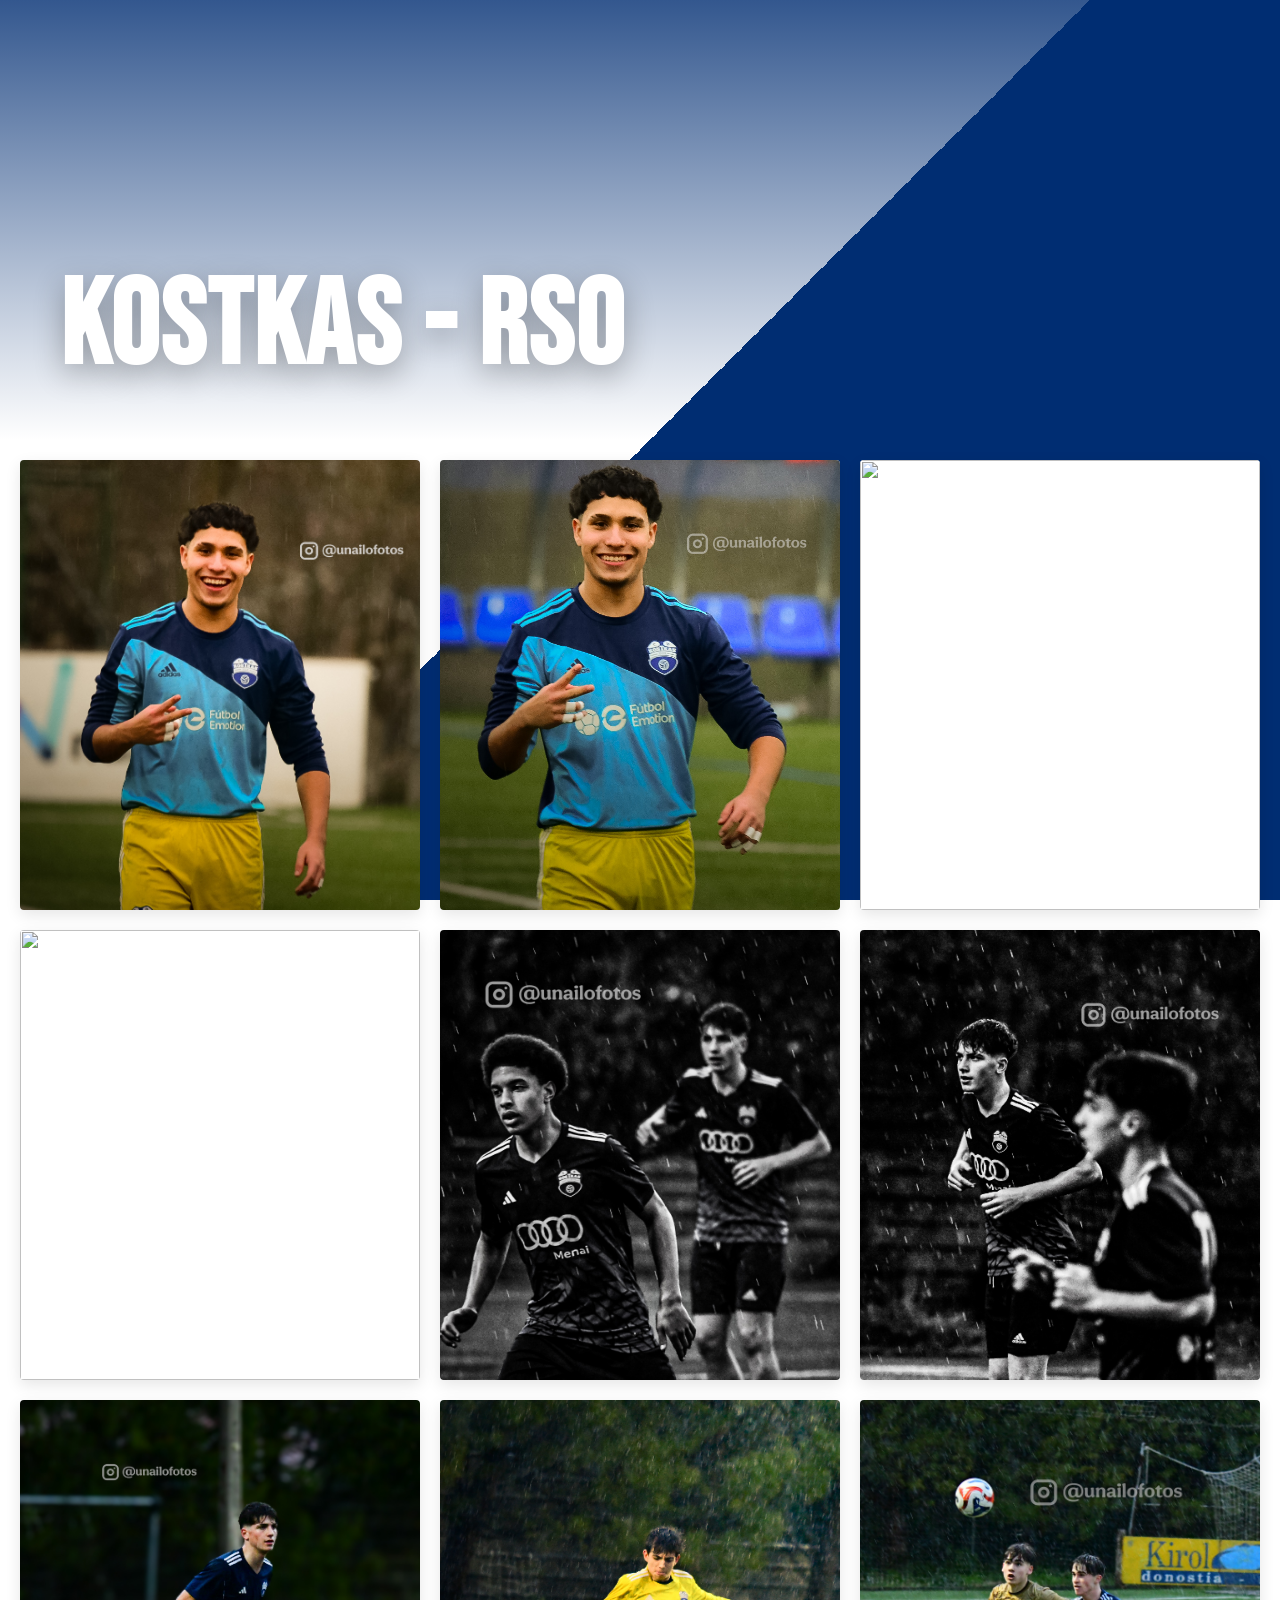
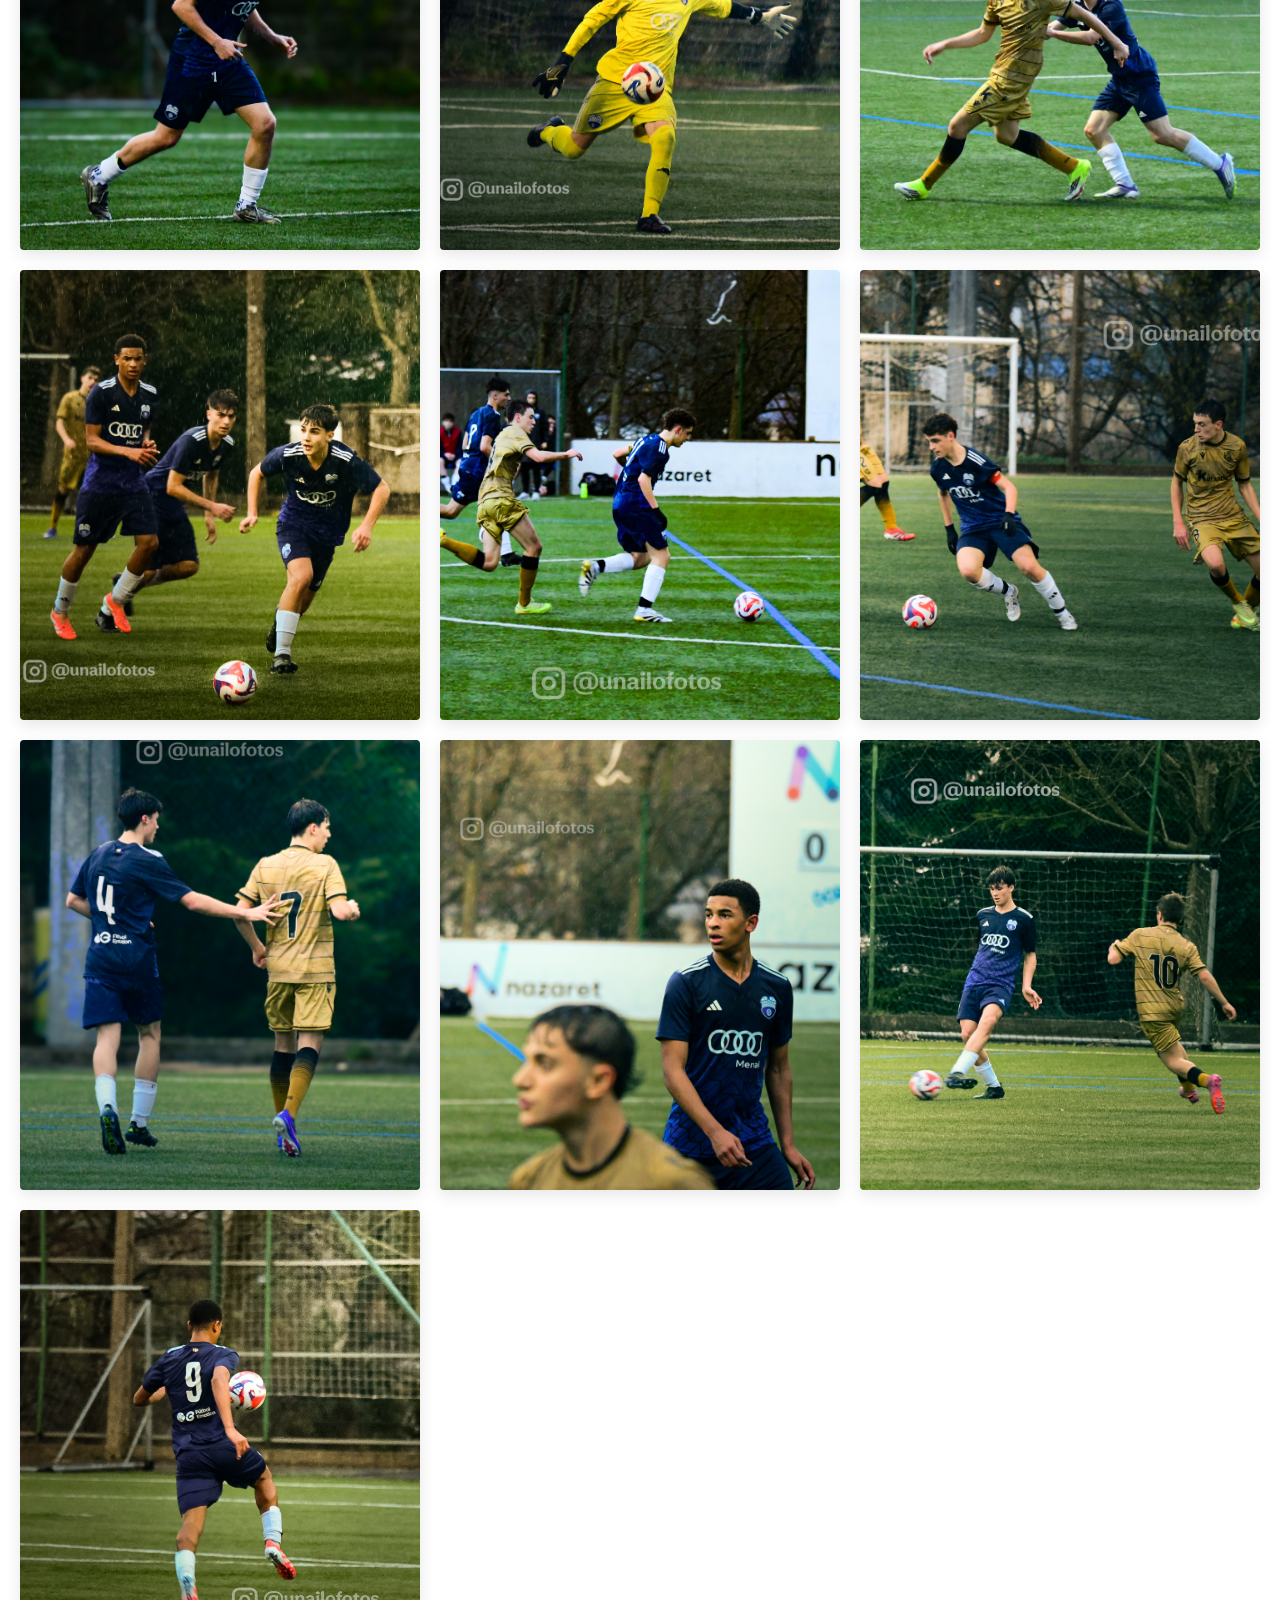
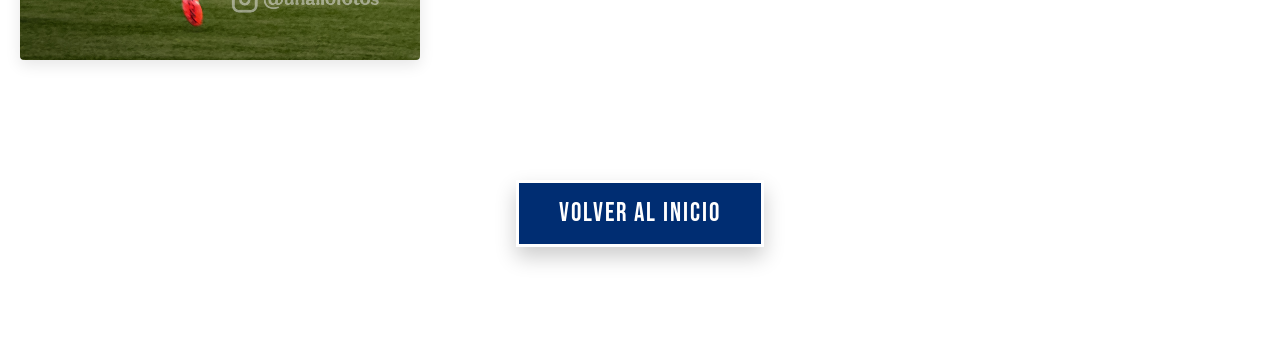
==== commit 369a3c95: "Update index.html" ====
--- a/albums/kostkas-rso/index.html
+++ b/albums/kostkas-rso/index.html
@@ -7,48 +7,167 @@
 <link href="https://fonts.googleapis.com/css2?family=Bebas+Neue&family=Montserrat:wght@300;900&display=swap" rel="stylesheet">
 <link href="https://cdn.jsdelivr.net/npm/lightgallery@2.7.1/css/lightgallery-bundle.min.css" rel="stylesheet">
 <style>
-    :root { --rso-blue: #002d72; --pure-white: #ffffff; --neon: #00d4ff; }
+    :root { 
+        --rso-blue: #002d72; 
+        --pure-white: #ffffff; 
+        --neon: #00d4ff; 
+        --soft-blue: rgba(0, 45, 114, 0.05);
+    }
+
+    /* MANTENIDO: Fondo original para coherencia visual */
     body { 
         background: linear-gradient(135deg, var(--pure-white) 0%, var(--pure-white) 50%, var(--rso-blue) 50%, var(--rso-blue) 100%);
         background-attachment: fixed;
-        margin: 0; font-family: 'Montserrat', sans-serif; color: #000;
+        margin: 0; 
+        font-family: 'Montserrat', sans-serif; 
+        color: #000;
+        overflow-x: hidden;
     }
-    .title-banner { height: 50vh; display: flex; align-items: flex-end; padding: 60px; background: linear-gradient(to bottom, var(--rso-blue), transparent); border-bottom: 5px solid var(--pure-white); position: relative; }
-    .title-banner h1 { font-family: 'Bebas Neue'; font-size: clamp(60px, 12vw, 140px); margin: 0; color: var(--pure-white); text-shadow: 0 10px 30px rgba(0,0,0,0.4); z-index: 5; }
-    .gallery-cascada { display: grid; grid-template-columns: repeat(auto-fill, minmax(350px, 1fr)); gap: 15px; padding: 20px; }
-    .gallery-cascada a { overflow: hidden; height: 500px; border: 4px solid var(--pure-white); border-radius: 4px; position: relative; transition: 0.4s; }
-    .gallery-cascada img { width: 100%; height: 100%; object-fit: cover; filter: grayscale(0.4); transition: 1s; }
-    .gallery-cascada a:hover { border-color: var(--neon); transform: translateY(-5px); }
-    .gallery-cascada a:hover img { filter: grayscale(0) brightness(1.1); transform: scale(1.05); }
-    .gallery-cascada a::before { content: "VER FOTO"; position: absolute; inset: 0; background: rgba(0, 45, 114, 0.6); display: flex; align-items: center; justify-content: center; font-family: 'Bebas Neue'; font-size: 2rem; color: #fff; opacity: 0; transition: 0.3s; z-index: 10; }
-    .gallery-cascada a:hover::before { opacity: 1; }
-    .footer-nav { text-align: center; padding: 80px 20px; }
-    .btn-exit { display: inline-block; padding: 15px 50px; background: var(--pure-white); border: 2px solid var(--rso-blue); color: var(--rso-blue); text-decoration: none; font-family: 'Bebas Neue'; font-size: 1.5rem; letter-spacing: 3px; transition: 0.3s; }
-    .btn-exit:hover { background: var(--rso-blue); color: #fff; }
+
+    /* Título Banner Optimizado */
+    .title-banner { 
+        height: 40vh; 
+        display: flex; 
+        align-items: flex-end; 
+        padding: 40px 60px; 
+        background: linear-gradient(to bottom, rgba(0,45,114,0.8), transparent); 
+        position: relative; 
+    }
+    .title-banner h1 { 
+        font-family: 'Bebas Neue'; 
+        font-size: clamp(50px, 10vw, 120px); 
+        margin: 0; 
+        color: var(--pure-white); 
+        text-shadow: 0 10px 30px rgba(0,0,0,0.3); 
+        z-index: 5;
+        letter-spacing: 2px;
+    }
+
+    /* Galería fluida estilo Masonry/Grid */
+    .gallery-container {
+        max-width: 1400px;
+        margin: auto;
+        padding: 20px;
+    }
+
+    .gallery-cascada { 
+        display: grid; 
+        grid-template-columns: repeat(auto-fill, minmax(320px, 1fr)); 
+        gap: 20px; 
+    }
+
+    .gallery-cascada a { 
+        position: relative;
+        overflow: hidden; 
+        height: 450px; 
+        background: var(--pure-white);
+        border-radius: 4px; 
+        box-shadow: 0 5px 15px rgba(0,0,0,0.1);
+        transition: transform 0.4s cubic-bezier(0.165, 0.84, 0.44, 1);
+        will-change: transform; /* Ayuda a la GPU para un scroll fluido */
+    }
+
+    .gallery-cascada img { 
+        width: 100%; 
+        height: 100%; 
+        object-fit: cover; 
+        transition: 0.6s ease;
+        display: block;
+    }
+
+    /* Efecto Hover limpio */
+    .gallery-cascada a:hover { 
+        transform: translateY(-8px); 
+        box-shadow: 0 15px 30px rgba(0,0,0,0.3);
+        z-index: 10;
+    }
+    
+    .gallery-cascada a:hover img { 
+        transform: scale(1.05);
+    }
+
+    /* Overlay minimalista */
+    .gallery-cascada a::after { 
+        content: "AMPLIAR"; 
+        position: absolute; 
+        bottom: 20px; 
+        left: 20px;
+        background: var(--rso-blue);
+        color: white;
+        padding: 5px 15px;
+        font-family: 'Bebas Neue';
+        font-size: 1.2rem;
+        opacity: 0;
+        transform: translateY(10px);
+        transition: 0.3s;
+    }
+    .gallery-cascada a:hover::after { opacity: 1; transform: translateY(0); }
+
+    /* Botón Volver Estilo Real Sociedad */
+    .footer-nav { text-align: center; padding: 100px 20px; }
+    .btn-exit { 
+        display: inline-block; 
+        padding: 15px 40px; 
+        background: var(--rso-blue); 
+        color: var(--pure-white); 
+        text-decoration: none; 
+        font-family: 'Bebas Neue'; 
+        font-size: 1.6rem; 
+        letter-spacing: 2px; 
+        border: 3px solid var(--pure-white);
+        transition: 0.3s; 
+        box-shadow: 0 10px 20px rgba(0,0,0,0.2);
+    }
+    .btn-exit:hover { 
+        background: var(--pure-white); 
+        color: var(--rso-blue); 
+        transform: scale(1.05);
+    }
+
+    @media (max-width: 768px) {
+        .title-banner { padding: 30px; height: 30vh; }
+        .gallery-cascada { grid-template-columns: repeat(auto-fill, minmax(250px, 1fr)); }
+    }
 </style>
 </head>
 <body>
-<div class="title-banner"><h1>KOSTKAS - RSO</h1></div>
-<div id="lightgallery" class="gallery-cascada">
-    <a href="DSC_8105.jpg"><img src="DSC_8105.jpg"></a>
-    <a href="DSC_8107.jpg"><img src="DSC_8107.jpg"></a>
-    <a href="DSC_8116.JPG"><img src="DSC_8116.JPG"></a>
-    <a href="DSC_8119.jpg"><img src="DSC_8119.jpg"></a>
-    <a href="DSC_8131.jpg"><img src="DSC_8131.jpg"></a>
-    <a href="DSC_8132.jpg"><img src="DSC_8132.jpg"></a>
-    <a href="DSC_8134.jpg"><img src="DSC_8134.jpg"></a>
-    <a href="DSC_8158.jpg"><img src="DSC_8158.jpg"></a>
-    <a href="DSC_8161.jpg"><img src="DSC_8161.jpg"></a>
-    <a href="DSC_8176.jpg"><img src="DSC_8176.jpg"></a>
-    <a href="DSC_8178.jpg"><img src="DSC_8178.jpg"></a>
-    <a href="DSC_8182.jpg"><img src="DSC_8182.jpg"></a>
-    <a href="DSC_8199.jpg"><img src="DSC_8199.jpg"></a>
-    <a href="DSC_8201.jpg"><img src="DSC_8201.jpg"></a>
-    <a href="DSC_8210.jpg"><img src="DSC_8210.jpg"></a>
-    <a href="DSC_8225.jpg"><img src="DSC_8225.jpg"></a>
+
+<div class="title-banner">
+    <h1>KOSTKAS - RSO</h1>
 </div>
-<div class="footer-nav"><a href="../../index.html" class="btn-exit">VOLVER AL INICIO</a></div>
+
+<div class="gallery-container">
+    <div id="lightgallery" class="gallery-cascada">
+        <a href="DSC_8105.jpg"><img src="DSC_8105.jpg" loading="lazy"></a>
+        <a href="DSC_8107.jpg"><img src="DSC_8107.jpg" loading="lazy"></a>
+        <a href="DSC_8116.JPG"><img src="DSC_8116.JPG" loading="lazy"></a>
+        <a href="DSC_8119.jpg"><img src="DSC_8119.jpg" loading="lazy"></a>
+        <a href="DSC_8131.jpg"><img src="DSC_8131.jpg" loading="lazy"></a>
+        <a href="DSC_8132.jpg"><img src="DSC_8132.jpg" loading="lazy"></a>
+        <a href="DSC_8134.jpg"><img src="DSC_8134.jpg" loading="lazy"></a>
+        <a href="DSC_8158.jpg"><img src="DSC_8158.jpg" loading="lazy"></a>
+        <a href="DSC_8161.jpg"><img src="DSC_8161.jpg" loading="lazy"></a>
+        <a href="DSC_8176.jpg"><img src="DSC_8176.jpg" loading="lazy"></a>
+        <a href="DSC_8178.jpg"><img src="DSC_8178.jpg" loading="lazy"></a>
+        <a href="DSC_8182.jpg"><img src="DSC_8182.jpg" loading="lazy"></a>
+        <a href="DSC_8199.jpg"><img src="DSC_8199.jpg" loading="lazy"></a>
+        <a href="DSC_8201.jpg"><img src="DSC_8201.jpg" loading="lazy"></a>
+        <a href="DSC_8210.jpg"><img src="DSC_8210.jpg" loading="lazy"></a>
+        <a href="DSC_8225.jpg"><img src="DSC_8225.jpg" loading="lazy"></a>
+    </div>
+</div>
+
+<div class="footer-nav">
+    <a href="../../index.html" class="btn-exit">VOLVER AL INICIO</a>
+</div>
+
 <script src="https://cdn.jsdelivr.net/npm/lightgallery@2.7.1/lightgallery.min.js"></script>
-<script>lightGallery(document.getElementById('lightgallery'), { download: false });</script>
+<script>
+    lightGallery(document.getElementById('lightgallery'), { 
+        download: false,
+        speed: 400,
+        mode: 'lg-fade'
+    });
+</script>
 </body>
 </html>
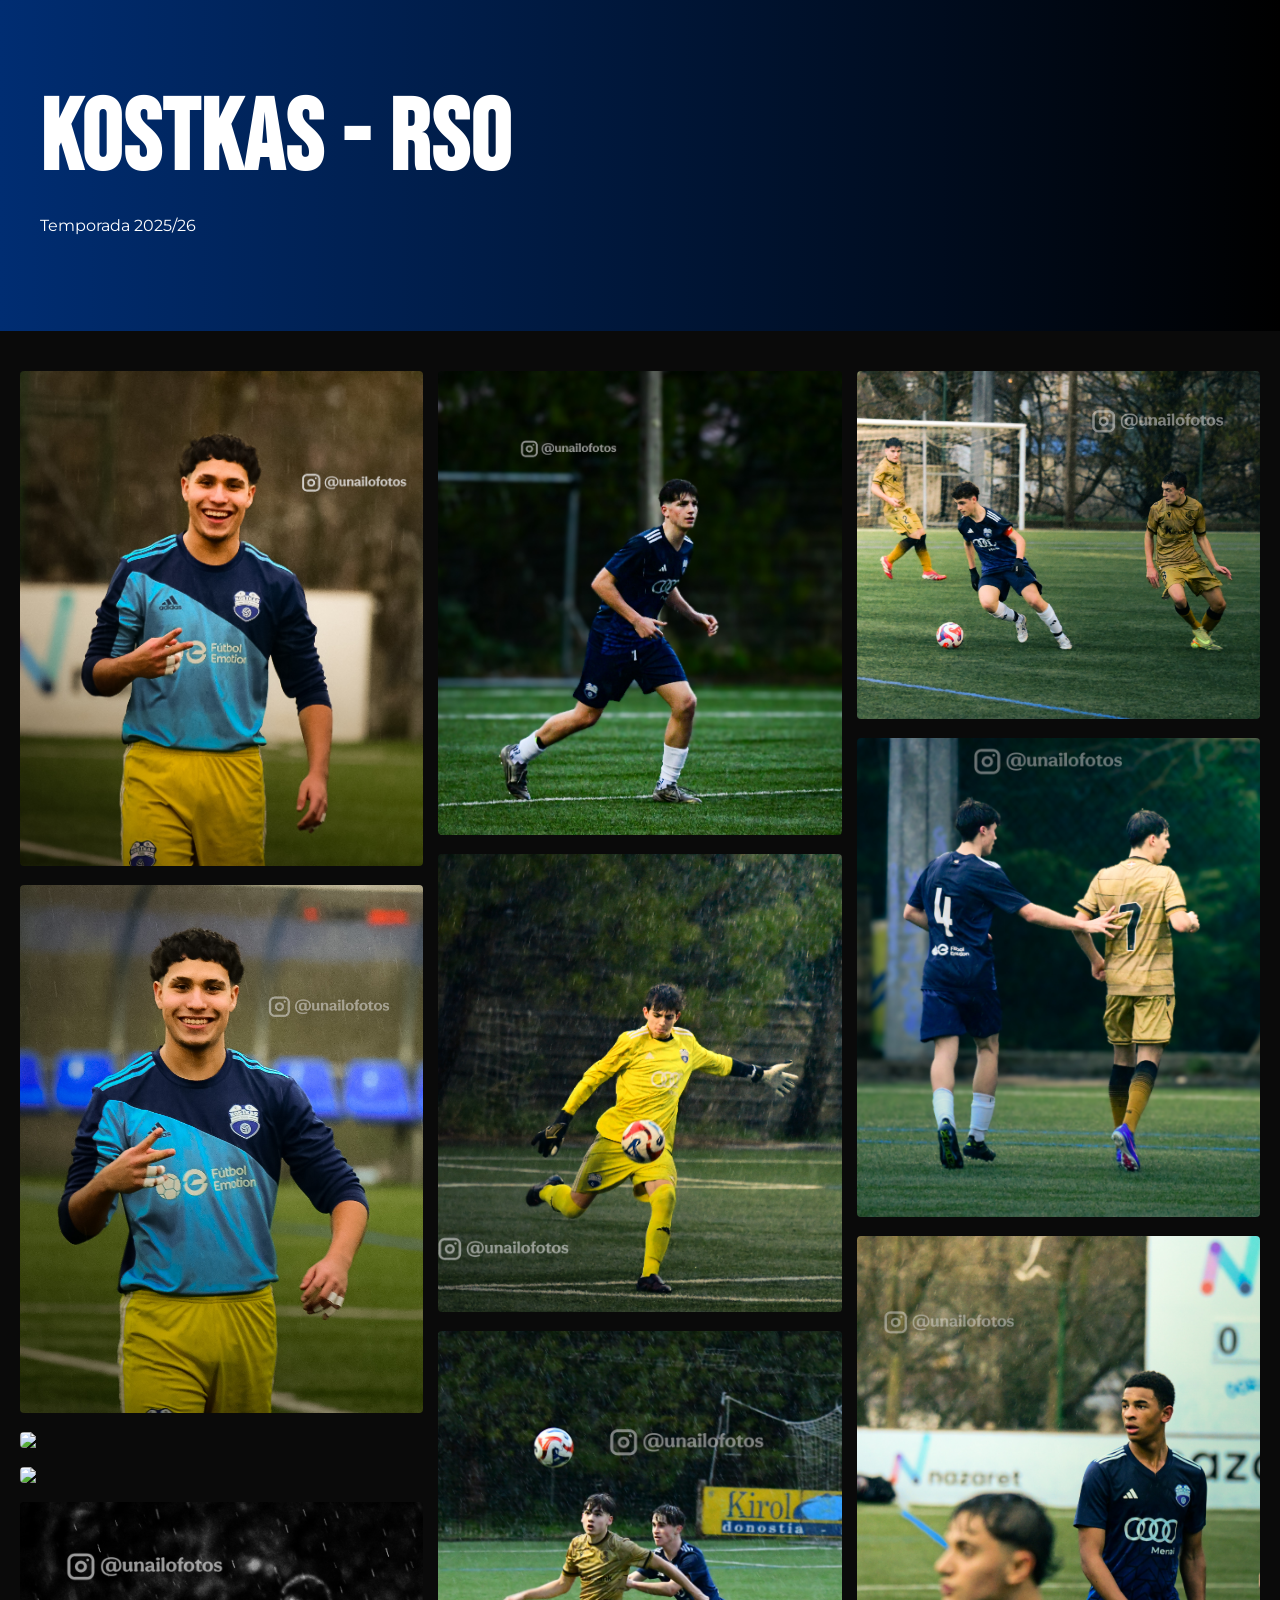
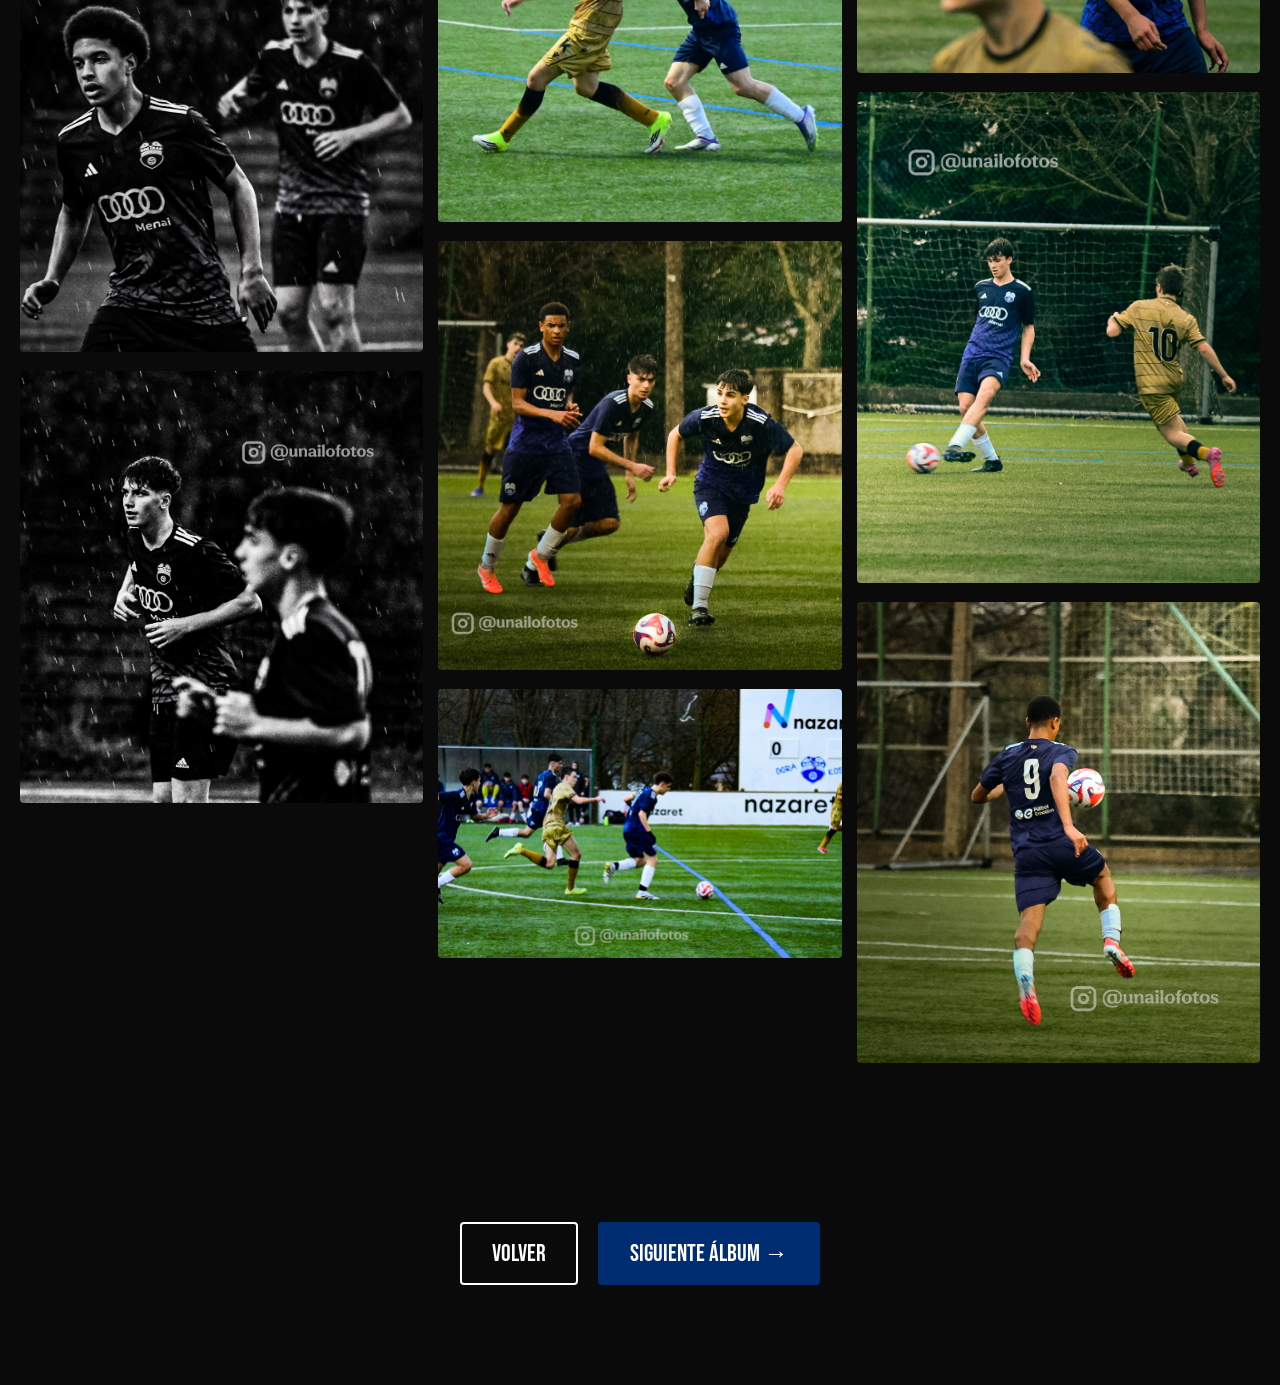
==== commit fbad3d65: "Update index.html" ====
--- a/albums/kostkas-rso/index.html
+++ b/albums/kostkas-rso/index.html
@@ -4,170 +4,69 @@
 <meta charset="UTF-8">
 <meta name="viewport" content="width=device-width, initial-scale=1.0">
 <title>KOSTKAS - RSO | UNAILOFOTOS</title>
-<link href="https://fonts.googleapis.com/css2?family=Bebas+Neue&family=Montserrat:wght@300;900&display=swap" rel="stylesheet">
+<link href="https://fonts.googleapis.com/css2?family=Bebas+Neue&family=Montserrat:wght@400;900&display=swap" rel="stylesheet">
 <link href="https://cdn.jsdelivr.net/npm/lightgallery@2.7.1/css/lightgallery-bundle.min.css" rel="stylesheet">
+<link href="https://unpkg.com/aos@2.3.1/dist/aos.css" rel="stylesheet">
 <style>
-    :root { 
-        --rso-blue: #002d72; 
-        --pure-white: #ffffff; 
-        --neon: #00d4ff; 
-        --soft-blue: rgba(0, 45, 114, 0.05);
-    }
+    :root { --rso-blue: #002d72; --pure-white: #ffffff; }
+    body { background: #0a0a0a; color: white; margin: 0; font-family: 'Montserrat', sans-serif; }
+    
+    .title-banner { padding: 80px 40px; background: linear-gradient(to right, var(--rso-blue), #000); }
+    .title-banner h1 { font-family: 'Bebas Neue'; font-size: clamp(40px, 8vw, 100px); margin: 0; letter-spacing: 2px; }
 
-    /* MANTENIDO: Fondo original para coherencia visual */
-    body { 
-        background: linear-gradient(135deg, var(--pure-white) 0%, var(--pure-white) 50%, var(--rso-blue) 50%, var(--rso-blue) 100%);
-        background-attachment: fixed;
-        margin: 0; 
-        font-family: 'Montserrat', sans-serif; 
-        color: #000;
-        overflow-x: hidden;
-    }
+    .gallery-container { max-width: 1500px; margin: 40px auto; padding: 0 20px; }
+    .gallery-masonry { columns: 3; column-gap: 15px; }
+    .gallery-masonry a { display: inline-block; width: 100%; margin-bottom: 15px; border-radius: 4px; overflow: hidden; transition: 0.3s; }
+    .gallery-masonry img { width: 100%; display: block; transition: 0.5s; }
+    .gallery-masonry a:hover { transform: scale(1.02); }
 
-    /* Título Banner Optimizado */
-    .title-banner { 
-        height: 40vh; 
-        display: flex; 
-        align-items: flex-end; 
-        padding: 40px 60px; 
-        background: linear-gradient(to bottom, rgba(0,45,114,0.8), transparent); 
-        position: relative; 
-    }
-    .title-banner h1 { 
-        font-family: 'Bebas Neue'; 
-        font-size: clamp(50px, 10vw, 120px); 
-        margin: 0; 
-        color: var(--pure-white); 
-        text-shadow: 0 10px 30px rgba(0,0,0,0.3); 
-        z-index: 5;
-        letter-spacing: 2px;
-    }
+    .nav-buttons { display: flex; justify-content: center; gap: 20px; padding: 100px 20px; }
+    .btn { padding: 15px 30px; font-family: 'Bebas Neue'; font-size: 1.5rem; text-decoration: none; border-radius: 4px; transition: 0.3s; }
+    .btn-home { border: 2px solid white; color: white; }
+    .btn-next { background: var(--rso-blue); color: white; border: 2px solid var(--rso-blue); }
+    .btn:hover { background: white; color: black; }
 
-    /* Galería fluida estilo Masonry/Grid */
-    .gallery-container {
-        max-width: 1400px;
-        margin: auto;
-        padding: 20px;
-    }
-
-    .gallery-cascada { 
-        display: grid; 
-        grid-template-columns: repeat(auto-fill, minmax(320px, 1fr)); 
-        gap: 20px; 
-    }
-
-    .gallery-cascada a { 
-        position: relative;
-        overflow: hidden; 
-        height: 450px; 
-        background: var(--pure-white);
-        border-radius: 4px; 
-        box-shadow: 0 5px 15px rgba(0,0,0,0.1);
-        transition: transform 0.4s cubic-bezier(0.165, 0.84, 0.44, 1);
-        will-change: transform; /* Ayuda a la GPU para un scroll fluido */
-    }
-
-    .gallery-cascada img { 
-        width: 100%; 
-        height: 100%; 
-        object-fit: cover; 
-        transition: 0.6s ease;
-        display: block;
-    }
-
-    /* Efecto Hover limpio */
-    .gallery-cascada a:hover { 
-        transform: translateY(-8px); 
-        box-shadow: 0 15px 30px rgba(0,0,0,0.3);
-        z-index: 10;
-    }
-    
-    .gallery-cascada a:hover img { 
-        transform: scale(1.05);
-    }
-
-    /* Overlay minimalista */
-    .gallery-cascada a::after { 
-        content: "AMPLIAR"; 
-        position: absolute; 
-        bottom: 20px; 
-        left: 20px;
-        background: var(--rso-blue);
-        color: white;
-        padding: 5px 15px;
-        font-family: 'Bebas Neue';
-        font-size: 1.2rem;
-        opacity: 0;
-        transform: translateY(10px);
-        transition: 0.3s;
-    }
-    .gallery-cascada a:hover::after { opacity: 1; transform: translateY(0); }
-
-    /* Botón Volver Estilo Real Sociedad */
-    .footer-nav { text-align: center; padding: 100px 20px; }
-    .btn-exit { 
-        display: inline-block; 
-        padding: 15px 40px; 
-        background: var(--rso-blue); 
-        color: var(--pure-white); 
-        text-decoration: none; 
-        font-family: 'Bebas Neue'; 
-        font-size: 1.6rem; 
-        letter-spacing: 2px; 
-        border: 3px solid var(--pure-white);
-        transition: 0.3s; 
-        box-shadow: 0 10px 20px rgba(0,0,0,0.2);
-    }
-    .btn-exit:hover { 
-        background: var(--pure-white); 
-        color: var(--rso-blue); 
-        transform: scale(1.05);
-    }
-
-    @media (max-width: 768px) {
-        .title-banner { padding: 30px; height: 30vh; }
-        .gallery-cascada { grid-template-columns: repeat(auto-fill, minmax(250px, 1fr)); }
-    }
+    @media (max-width: 800px) { .gallery-masonry { columns: 2; } }
 </style>
 </head>
 <body>
 
 <div class="title-banner">
-    <h1>KOSTKAS - RSO</h1>
+    <h1 data-aos="fade-right">KOSTKAS - RSO</h1>
+    <p data-aos="fade-right" data-aos-delay="200">Temporada 2025/26</p>
 </div>
 
 <div class="gallery-container">
-    <div id="lightgallery" class="gallery-cascada">
-        <a href="DSC_8105.jpg"><img src="DSC_8105.jpg" loading="lazy"></a>
-        <a href="DSC_8107.jpg"><img src="DSC_8107.jpg" loading="lazy"></a>
-        <a href="DSC_8116.JPG"><img src="DSC_8116.JPG" loading="lazy"></a>
-        <a href="DSC_8119.jpg"><img src="DSC_8119.jpg" loading="lazy"></a>
-        <a href="DSC_8131.jpg"><img src="DSC_8131.jpg" loading="lazy"></a>
-        <a href="DSC_8132.jpg"><img src="DSC_8132.jpg" loading="lazy"></a>
-        <a href="DSC_8134.jpg"><img src="DSC_8134.jpg" loading="lazy"></a>
-        <a href="DSC_8158.jpg"><img src="DSC_8158.jpg" loading="lazy"></a>
-        <a href="DSC_8161.jpg"><img src="DSC_8161.jpg" loading="lazy"></a>
-        <a href="DSC_8176.jpg"><img src="DSC_8176.jpg" loading="lazy"></a>
-        <a href="DSC_8178.jpg"><img src="DSC_8178.jpg" loading="lazy"></a>
-        <a href="DSC_8182.jpg"><img src="DSC_8182.jpg" loading="lazy"></a>
-        <a href="DSC_8199.jpg"><img src="DSC_8199.jpg" loading="lazy"></a>
-        <a href="DSC_8201.jpg"><img src="DSC_8201.jpg" loading="lazy"></a>
-        <a href="DSC_8210.jpg"><img src="DSC_8210.jpg" loading="lazy"></a>
-        <a href="DSC_8225.jpg"><img src="DSC_8225.jpg" loading="lazy"></a>
+    <div id="lightgallery" class="gallery-masonry">
+        <a href="DSC_8105.jpg" data-aos="fade-up"><img src="DSC_8105.jpg" loading="lazy"></a>
+        <a href="DSC_8107.jpg" data-aos="fade-up"><img src="DSC_8107.jpg" loading="lazy"></a>
+        <a href="DSC_8116.JPG" data-aos="fade-up"><img src="DSC_8116.JPG" loading="lazy"></a>
+        <a href="DSC_8119.jpg" data-aos="fade-up"><img src="DSC_8119.jpg" loading="lazy"></a>
+        <a href="DSC_8131.jpg" data-aos="fade-up"><img src="DSC_8131.jpg" loading="lazy"></a>
+        <a href="DSC_8132.jpg" data-aos="fade-up"><img src="DSC_8132.jpg" loading="lazy"></a>
+        <a href="DSC_8134.jpg" data-aos="fade-up"><img src="DSC_8134.jpg" loading="lazy"></a>
+        <a href="DSC_8158.jpg" data-aos="fade-up"><img src="DSC_8158.jpg" loading="lazy"></a>
+        <a href="DSC_8161.jpg" data-aos="fade-up"><img src="DSC_8161.jpg" loading="lazy"></a>
+        <a href="DSC_8176.jpg" data-aos="fade-up"><img src="DSC_8176.jpg" loading="lazy"></a>
+        <a href="DSC_8178.jpg" data-aos="fade-up"><img src="DSC_8178.jpg" loading="lazy"></a>
+        <a href="DSC_8182.jpg" data-aos="fade-up"><img src="DSC_8182.jpg" loading="lazy"></a>
+        <a href="DSC_8199.jpg" data-aos="fade-up"><img src="DSC_8199.jpg" loading="lazy"></a>
+        <a href="DSC_8201.jpg" data-aos="fade-up"><img src="DSC_8201.jpg" loading="lazy"></a>
+        <a href="DSC_8210.jpg" data-aos="fade-up"><img src="DSC_8210.jpg" loading="lazy"></a>
+        <a href="DSC_8225.jpg" data-aos="fade-up"><img src="DSC_8225.jpg" loading="lazy"></a>
     </div>
 </div>
 
-<div class="footer-nav">
-    <a href="../../index.html" class="btn-exit">VOLVER AL INICIO</a>
+<div class="nav-buttons">
+    <a href="../../index.html" class="btn btn-home">VOLVER</a>
+    <a href="../rso-fcb/index.html" class="btn btn-next">SIGUIENTE ÁLBUM →</a>
 </div>
 
 <script src="https://cdn.jsdelivr.net/npm/lightgallery@2.7.1/lightgallery.min.js"></script>
+<script src="https://unpkg.com/aos@2.3.1/dist/aos.js"></script>
 <script>
-    lightGallery(document.getElementById('lightgallery'), { 
-        download: false,
-        speed: 400,
-        mode: 'lg-fade'
-    });
+    AOS.init({ duration: 800, once: true });
+    lightGallery(document.getElementById('lightgallery'), { download: false });
 </script>
 </body>
 </html>
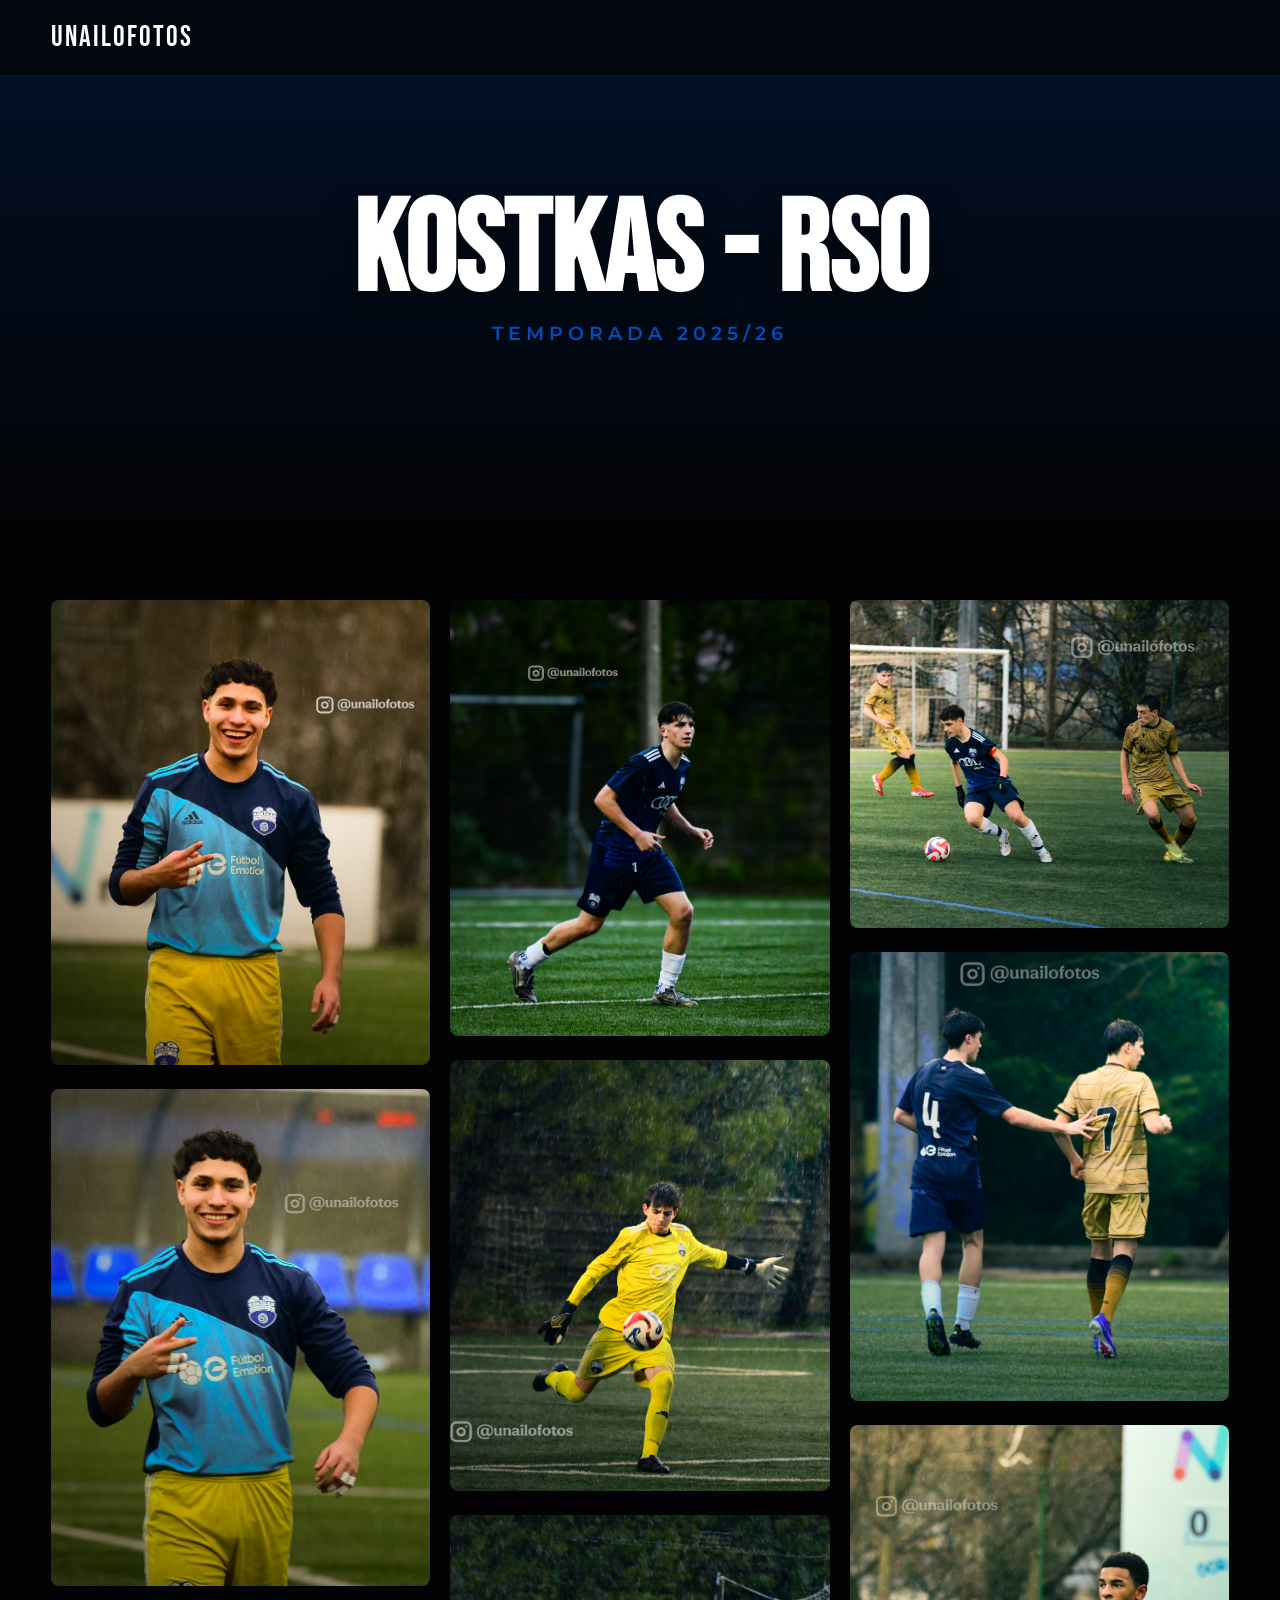
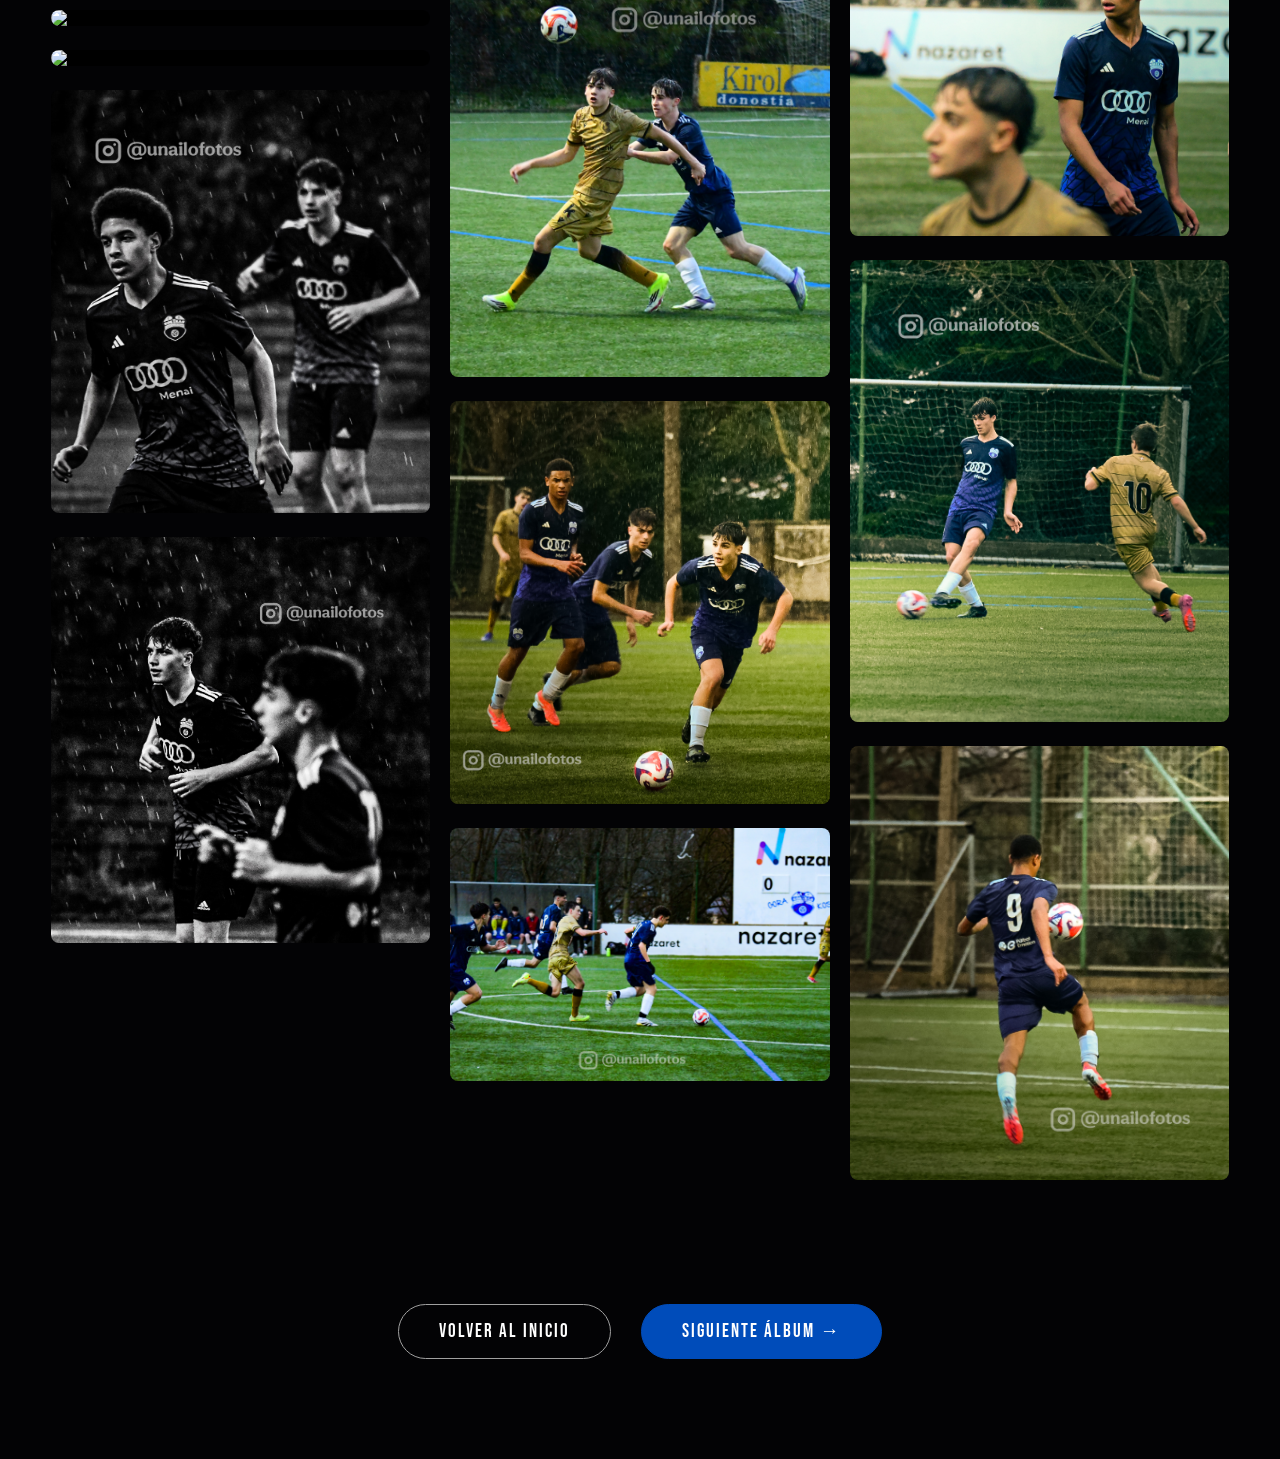
==== commit def29e7c: "Update index.html" ====
--- a/albums/kostkas-rso/index.html
+++ b/albums/kostkas-rso/index.html
@@ -1,72 +1,223 @@
 <!DOCTYPE html>
 <html lang="es">
+
 <head>
-<meta charset="UTF-8">
-<meta name="viewport" content="width=device-width, initial-scale=1.0">
-<title>KOSTKAS - RSO | UNAILOFOTOS</title>
-<link href="https://fonts.googleapis.com/css2?family=Bebas+Neue&family=Montserrat:wght@400;900&display=swap" rel="stylesheet">
-<link href="https://cdn.jsdelivr.net/npm/lightgallery@2.7.1/css/lightgallery-bundle.min.css" rel="stylesheet">
-<link href="https://unpkg.com/aos@2.3.1/dist/aos.css" rel="stylesheet">
-<style>
-    :root { --rso-blue: #002d72; --pure-white: #ffffff; }
-    body { background: #0a0a0a; color: white; margin: 0; font-family: 'Montserrat', sans-serif; }
+    <meta charset="UTF-8">
+    <meta name="viewport" content="width=device-width, initial-scale=1.0">
+    <title>KOSTKAS - RSO | UNAILOFOTOS</title>
     
-    .title-banner { padding: 80px 40px; background: linear-gradient(to right, var(--rso-blue), #000); }
-    .title-banner h1 { font-family: 'Bebas Neue'; font-size: clamp(40px, 8vw, 100px); margin: 0; letter-spacing: 2px; }
-
-    .gallery-container { max-width: 1500px; margin: 40px auto; padding: 0 20px; }
-    .gallery-masonry { columns: 3; column-gap: 15px; }
-    .gallery-masonry a { display: inline-block; width: 100%; margin-bottom: 15px; border-radius: 4px; overflow: hidden; transition: 0.3s; }
-    .gallery-masonry img { width: 100%; display: block; transition: 0.5s; }
-    .gallery-masonry a:hover { transform: scale(1.02); }
-
-    .nav-buttons { display: flex; justify-content: center; gap: 20px; padding: 100px 20px; }
-    .btn { padding: 15px 30px; font-family: 'Bebas Neue'; font-size: 1.5rem; text-decoration: none; border-radius: 4px; transition: 0.3s; }
-    .btn-home { border: 2px solid white; color: white; }
-    .btn-next { background: var(--rso-blue); color: white; border: 2px solid var(--rso-blue); }
-    .btn:hover { background: white; color: black; }
-
-    @media (max-width: 800px) { .gallery-masonry { columns: 2; } }
-</style>
+    <!-- Fuentes Premium -->
+    <link href="https://fonts.googleapis.com/css2?family=Bebas+Neue&family=Montserrat:wght@300;400;600;800&display=swap" rel="stylesheet">
+    
+    <!-- LightGallery CSS -->
+    <link href="https://cdn.jsdelivr.net/npm/lightgallery@2.7.1/css/lightgallery-bundle.min.css" rel="stylesheet">
+    
+    <!-- AOS Animation CSS -->
+    <link href="https://unpkg.com/aos@2.3.1/dist/aos.css" rel="stylesheet">
+
+    <style>
+        :root {
+            --rso-blue: #004cba;
+            --dark-bg: #030305;
+            --darker-bg: #000000;
+            --pure-white: #ffffff;
+            --text-muted: #a0a0a0;
+        }
+
+        * { box-sizing: border-box; margin: 0; padding: 0; }
+
+        body {
+            background: var(--dark-bg);
+            color: var(--pure-white);
+            font-family: 'Montserrat', sans-serif;
+            overflow-x: hidden;
+            -webkit-font-smoothing: antialiased;
+        }
+
+        /* Navbar (Coherente con el Main) */
+        nav {
+            position: fixed;
+            top: 0; left: 0; right: 0;
+            padding: 20px 4vw;
+            display: flex;
+            justify-content: space-between;
+            align-items: center;
+            z-index: 1000;
+            background: rgba(3, 3, 5, 0.7);
+            backdrop-filter: blur(15px);
+            -webkit-backdrop-filter: blur(15px);
+            border-bottom: 1px solid rgba(255,255,255,0.05);
+        }
+
+        .logo {
+            font-family: 'Bebas Neue', sans-serif;
+            font-size: 1.8rem;
+            color: var(--pure-white);
+            text-decoration: none;
+            letter-spacing: 2px;
+        }
+
+        /* Hero Banner del Álbum */
+        .title-banner {
+            height: 60vh;
+            display: flex;
+            flex-direction: column;
+            justify-content: center;
+            align-items: center;
+            text-align: center;
+            background: linear-gradient(to bottom, rgba(0, 76, 186, 0.2), var(--dark-bg)), url('DSC_8116.JPG');
+            background-size: cover;
+            background-position: center;
+            padding: 0 4vw;
+            margin-bottom: 60px;
+        }
+
+        .title-banner h1 {
+            font-family: 'Bebas Neue', sans-serif;
+            font-size: clamp(3.5rem, 10vw, 8rem);
+            line-height: 0.9;
+            text-shadow: 0 10px 30px rgba(0,0,0,0.5);
+            margin-bottom: 10px;
+        }
+
+        .title-banner p {
+            font-size: 1.2rem;
+            letter-spacing: 5px;
+            color: var(--rso-blue);
+            font-weight: 600;
+            text-transform: uppercase;
+        }
+
+        /* Galería Masonry */
+        .gallery-container {
+            max-width: 1600px;
+            margin: 0 auto;
+            padding: 0 4vw;
+        }
+
+        .gallery-masonry {
+            columns: 3;
+            column-gap: 20px;
+        }
+
+        .gallery-masonry a {
+            display: inline-block;
+            width: 100%;
+            margin-bottom: 20px;
+            border-radius: 8px;
+            overflow: hidden;
+            background: var(--darker-bg);
+            transition: transform 0.4s ease;
+        }
+
+        .gallery-masonry img {
+            width: 100%;
+            display: block;
+            transition: filter 0.4s ease;
+        }
+
+        .gallery-masonry a:hover {
+            transform: translateY(-5px);
+        }
+
+        /* Botones de Navegación */
+        .nav-buttons {
+            display: flex;
+            justify-content: center;
+            align-items: center;
+            gap: 30px;
+            padding: 100px 4vw;
+            flex-wrap: wrap;
+        }
+
+        .btn {
+            padding: 15px 40px;
+            font-family: 'Bebas Neue', sans-serif;
+            font-size: 1.2rem;
+            text-decoration: none;
+            letter-spacing: 2px;
+            transition: all 0.3s ease;
+            border-radius: 50px;
+            text-align: center;
+            min-width: 200px;
+        }
+
+        .btn-home {
+            border: 1px solid var(--text-muted);
+            color: var(--pure-white);
+        }
+
+        .btn-next {
+            background: var(--rso-blue);
+            color: var(--pure-white);
+            border: 1px solid var(--rso-blue);
+        }
+
+        .btn:hover {
+            transform: scale(1.05);
+            background: var(--pure-white);
+            color: var(--darker-bg);
+            border-color: var(--pure-white);
+        }
+
+        @media (max-width: 900px) {
+            .gallery-masonry { columns: 2; }
+        }
+
+        @media (max-width: 600px) {
+            .gallery-masonry { columns: 1; }
+            .title-banner { height: 50vh; }
+        }
+    </style>
 </head>
+
 <body>
 
-<div class="title-banner">
-    <h1 data-aos="fade-right">KOSTKAS - RSO</h1>
-    <p data-aos="fade-right" data-aos-delay="200">Temporada 2025/26</p>
-</div>
-
-<div class="gallery-container">
-    <div id="lightgallery" class="gallery-masonry">
-        <a href="DSC_8105.jpg" data-aos="fade-up"><img src="DSC_8105.jpg" loading="lazy"></a>
-        <a href="DSC_8107.jpg" data-aos="fade-up"><img src="DSC_8107.jpg" loading="lazy"></a>
-        <a href="DSC_8116.JPG" data-aos="fade-up"><img src="DSC_8116.JPG" loading="lazy"></a>
-        <a href="DSC_8119.jpg" data-aos="fade-up"><img src="DSC_8119.jpg" loading="lazy"></a>
-        <a href="DSC_8131.jpg" data-aos="fade-up"><img src="DSC_8131.jpg" loading="lazy"></a>
-        <a href="DSC_8132.jpg" data-aos="fade-up"><img src="DSC_8132.jpg" loading="lazy"></a>
-        <a href="DSC_8134.jpg" data-aos="fade-up"><img src="DSC_8134.jpg" loading="lazy"></a>
-        <a href="DSC_8158.jpg" data-aos="fade-up"><img src="DSC_8158.jpg" loading="lazy"></a>
-        <a href="DSC_8161.jpg" data-aos="fade-up"><img src="DSC_8161.jpg" loading="lazy"></a>
-        <a href="DSC_8176.jpg" data-aos="fade-up"><img src="DSC_8176.jpg" loading="lazy"></a>
-        <a href="DSC_8178.jpg" data-aos="fade-up"><img src="DSC_8178.jpg" loading="lazy"></a>
-        <a href="DSC_8182.jpg" data-aos="fade-up"><img src="DSC_8182.jpg" loading="lazy"></a>
-        <a href="DSC_8199.jpg" data-aos="fade-up"><img src="DSC_8199.jpg" loading="lazy"></a>
-        <a href="DSC_8201.jpg" data-aos="fade-up"><img src="DSC_8201.jpg" loading="lazy"></a>
-        <a href="DSC_8210.jpg" data-aos="fade-up"><img src="DSC_8210.jpg" loading="lazy"></a>
-        <a href="DSC_8225.jpg" data-aos="fade-up"><img src="DSC_8225.jpg" loading="lazy"></a>
+    <nav>
+        <a href="../../index.html" class="logo">UNAILOFOTOS</a>
+    </nav>
+
+    <div class="title-banner">
+        <h1 data-aos="fade-up">KOSTKAS - RSO</h1>
+        <p data-aos="fade-up" data-aos-delay="200">Temporada 2025/26</p>
     </div>
-</div>
-
-<div class="nav-buttons">
-    <a href="../../index.html" class="btn btn-home">VOLVER</a>
-    <a href="../rso-fcb/index.html" class="btn btn-next">SIGUIENTE ÁLBUM →</a>
-</div>
-
-<script src="https://cdn.jsdelivr.net/npm/lightgallery@2.7.1/lightgallery.min.js"></script>
-<script src="https://unpkg.com/aos@2.3.1/dist/aos.js"></script>
-<script>
-    AOS.init({ duration: 800, once: true });
-    lightGallery(document.getElementById('lightgallery'), { download: false });
-</script>
+
+    <div class="gallery-container">
+        <div id="lightgallery" class="gallery-masonry">
+            <a href="DSC_8105.jpg" data-aos="fade-up"><img src="DSC_8105.jpg" loading="lazy"></a>
+            <a href="DSC_8107.jpg" data-aos="fade-up"><img src="DSC_8107.jpg" loading="lazy"></a>
+            <a href="DSC_8116.JPG" data-aos="fade-up"><img src="DSC_8116.JPG" loading="lazy"></a>
+            <a href="DSC_8119.jpg" data-aos="fade-up"><img src="DSC_8119.jpg" loading="lazy"></a>
+            <a href="DSC_8131.jpg" data-aos="fade-up"><img src="DSC_8131.jpg" loading="lazy"></a>
+            <a href="DSC_8132.jpg" data-aos="fade-up"><img src="DSC_8132.jpg" loading="lazy"></a>
+            <a href="DSC_8134.jpg" data-aos="fade-up"><img src="DSC_8134.jpg" loading="lazy"></a>
+            <a href="DSC_8158.jpg" data-aos="fade-up"><img src="DSC_8158.jpg" loading="lazy"></a>
+            <a href="DSC_8161.jpg" data-aos="fade-up"><img src="DSC_8161.jpg" loading="lazy"></a>
+            <a href="DSC_8176.jpg" data-aos="fade-up"><img src="DSC_8176.jpg" loading="lazy"></a>
+            <a href="DSC_8178.jpg" data-aos="fade-up"><img src="DSC_8178.jpg" loading="lazy"></a>
+            <a href="DSC_8182.jpg" data-aos="fade-up"><img src="DSC_8182.jpg" loading="lazy"></a>
+            <a href="DSC_8199.jpg" data-aos="fade-up"><img src="DSC_8199.jpg" loading="lazy"></a>
+            <a href="DSC_8201.jpg" data-aos="fade-up"><img src="DSC_8201.jpg" loading="lazy"></a>
+            <a href="DSC_8210.jpg" data-aos="fade-up"><img src="DSC_8210.jpg" loading="lazy"></a>
+            <a href="DSC_8225.jpg" data-aos="fade-up"><img src="DSC_8225.jpg" loading="lazy"></a>
+        </div>
+    </div>
+
+    <div class="nav-buttons">
+        <a href="../../index.html" class="btn btn-home">VOLVER AL INICIO</a>
+        <a href="../rso-fcb/index.html" class="btn btn-next">SIGUIENTE ÁLBUM →</a>
+    </div>
+
+    <script src="https://cdn.jsdelivr.net/npm/lightgallery@2.7.1/lightgallery.min.js"></script>
+    <script src="https://unpkg.com/aos@2.3.1/dist/aos.js"></script>
+    <script>
+        AOS.init({ duration: 1000, once: true });
+        lightGallery(document.getElementById('lightgallery'), { 
+            speed: 500,
+            download: false,
+            counter: false
+        });
+    </script>
 </body>
+
 </html>
